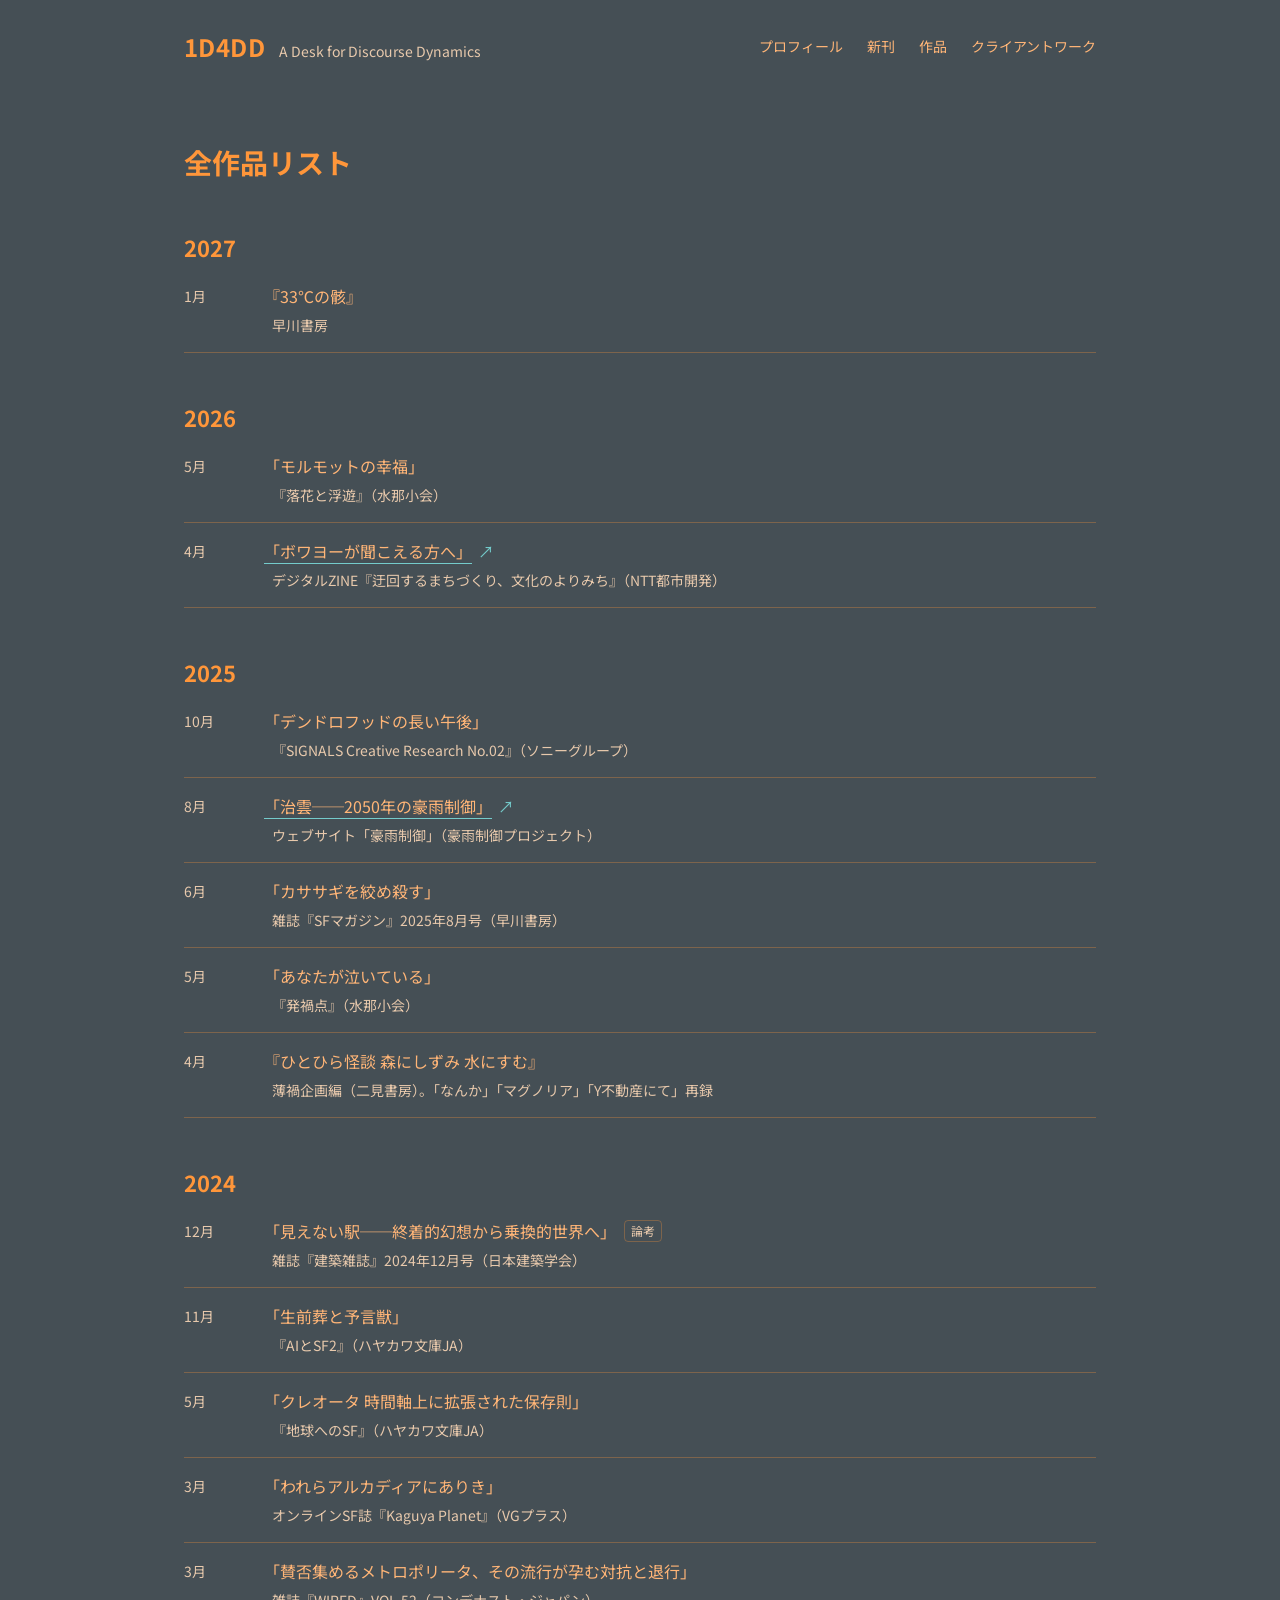
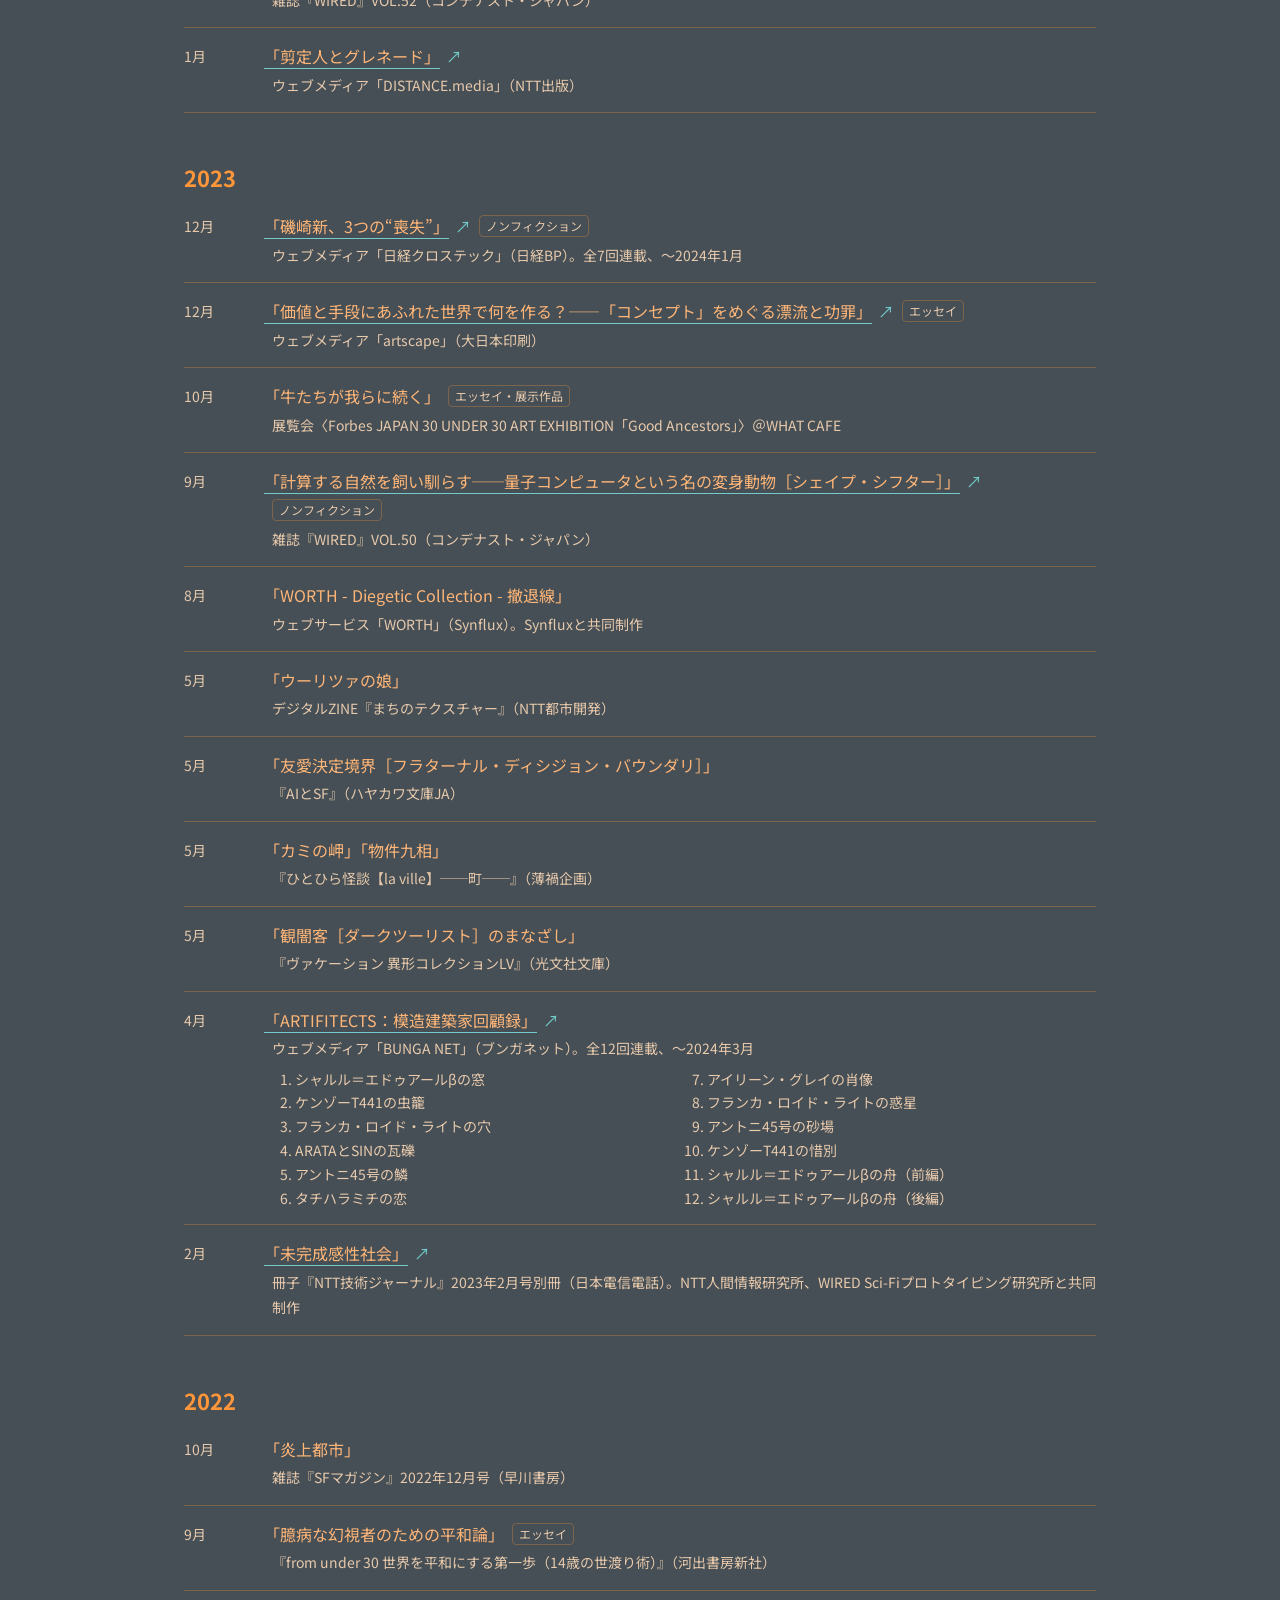
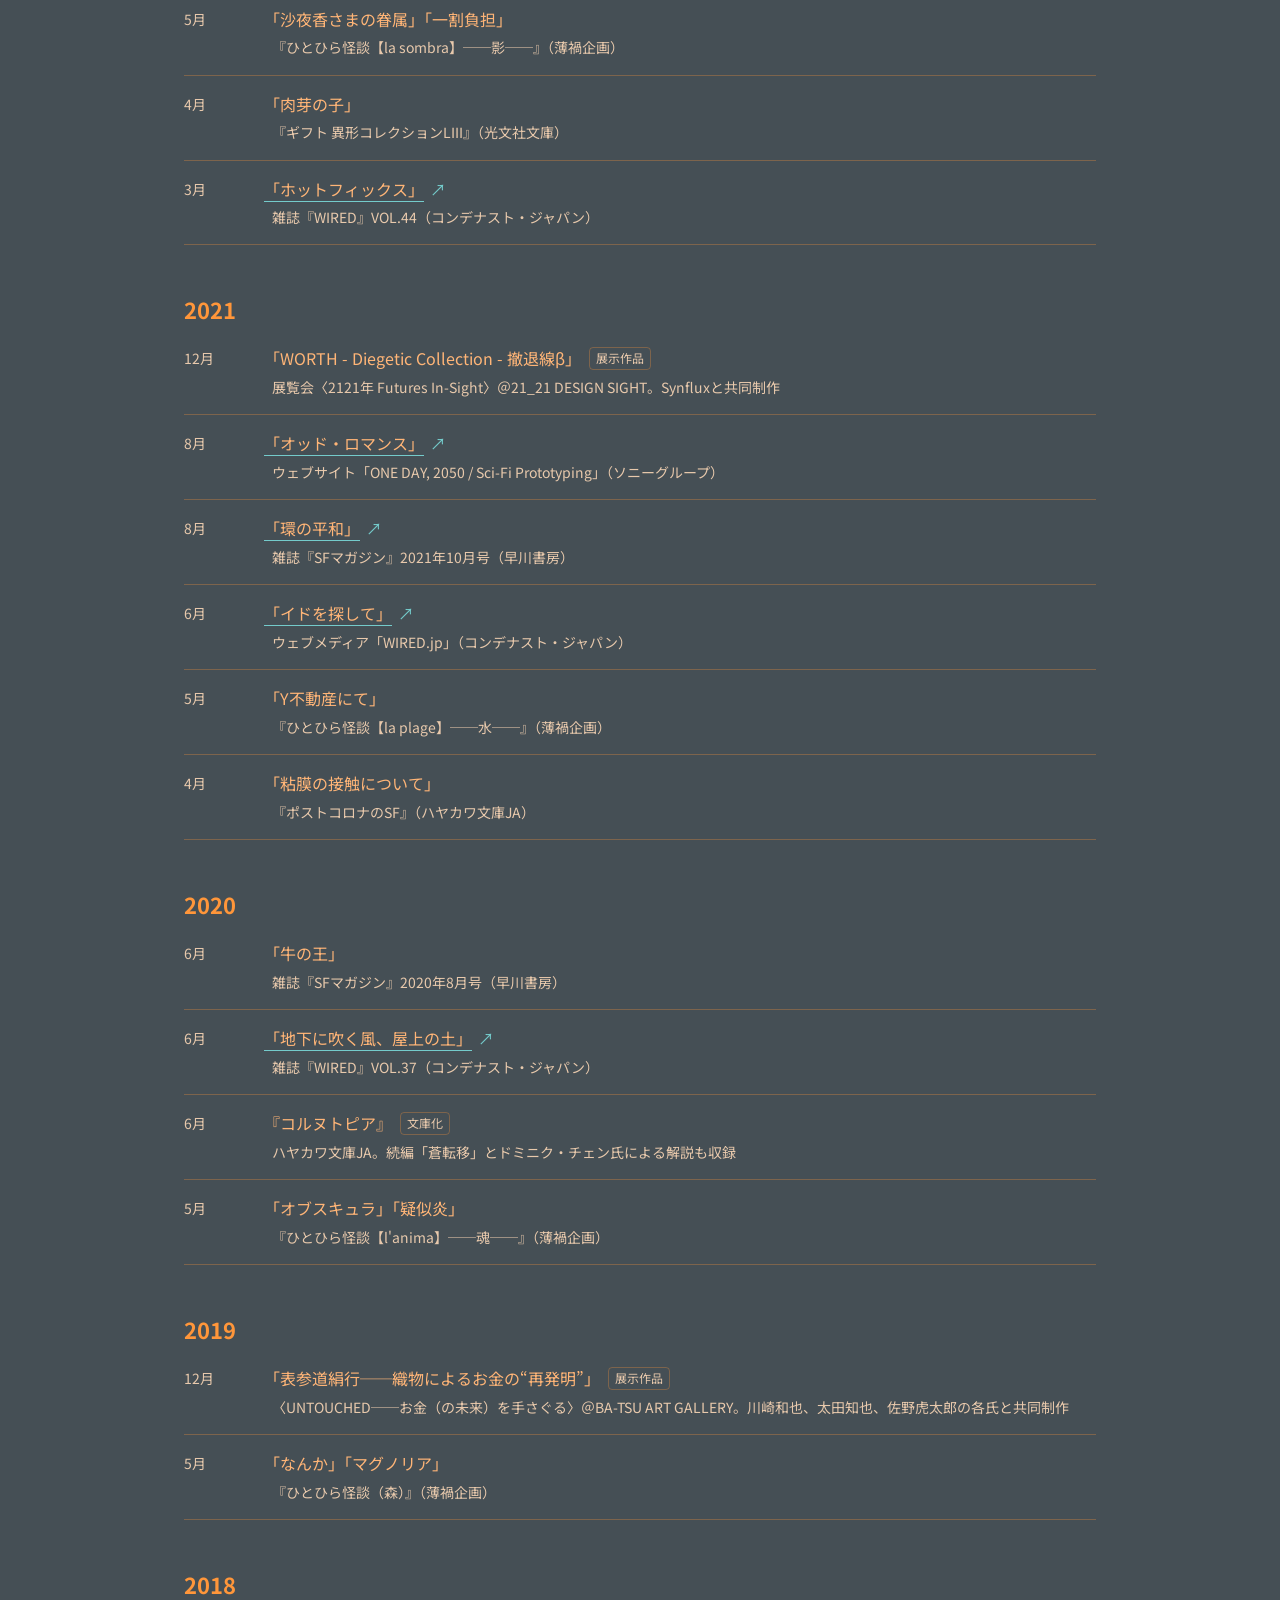
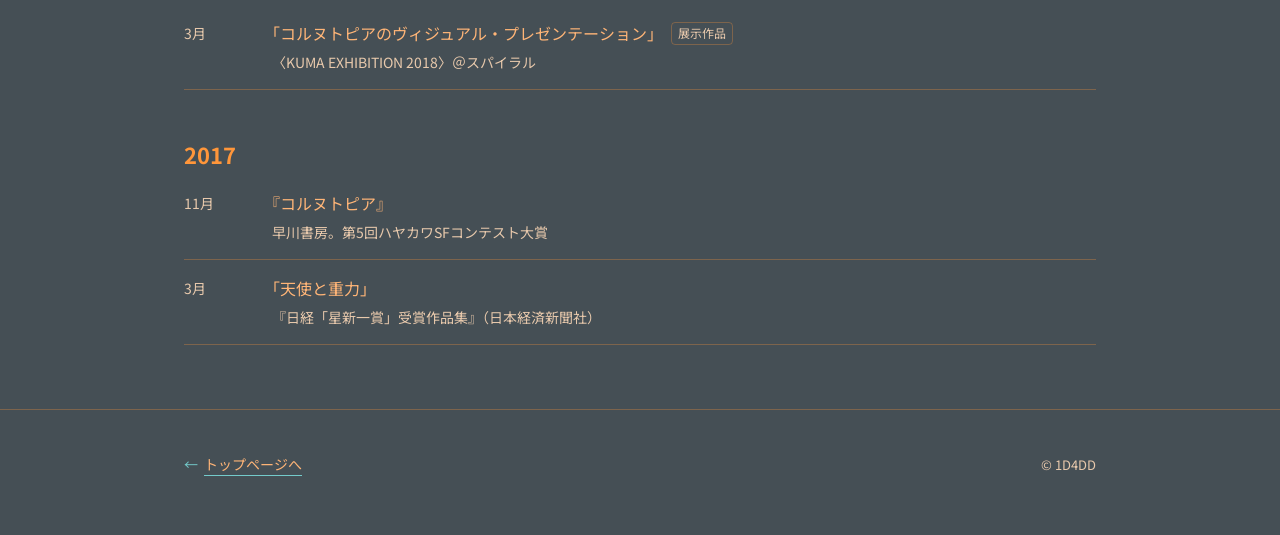
==== works/index.html @ 6096654d "Add files via upload" ====
<!doctype html>
<html lang="ja">
<head>
<meta charset="utf-8">
<meta name="viewport" content="width=device-width, initial-scale=1">
<title>全作品リスト｜1D4DD</title>
<meta name="description" content="作家・津久井五月の全作品リスト。小説、ノンフィクション、エッセイ、展示作品などを新しい順に掲載しています。">
<link rel="canonical" href="https://1d4dd.com/works/">
<meta property="og:type" content="website">
<meta property="og:site_name" content="1D4DD">
<meta property="og:title" content="全作品リスト｜1D4DD">
<meta property="og:description" content="作家・津久井五月の全作品リスト。小説、ノンフィクション、エッセイ、展示作品などを新しい順に掲載しています。">
<meta property="og:url" content="https://1d4dd.com/works/">
<meta property="og:locale" content="ja_JP">
<meta name="twitter:card" content="summary">
<link rel="icon" href="/assets/favicon.svg" type="image/svg+xml">
<link rel="preconnect" href="https://fonts.googleapis.com">
<link rel="preconnect" href="https://fonts.gstatic.com" crossorigin>
<link href="https://fonts.googleapis.com/css2?family=Noto+Sans+JP:wght@400;700&display=swap" rel="stylesheet">
<link rel="stylesheet" href="/assets/style.css">
</head>
<body>

<!-- ===== ヘッダー（index.html と共通。ナビのリンク先だけトップページの各欄を指す） ===== -->
<header class="container site-header" id="top">
  <div class="brand">
    <a class="brand__logo" href="/" aria-label="1D4DD（ホーム）">1D4DD</a>
    <span class="brand__name">A Desk for Discourse Dynamics</span>
  </div>
  <nav class="site-nav" aria-label="サイト内">
    <a href="/#about">プロフィール</a>
    <a href="/#novel">新刊</a>
    <a href="/#works">作品</a>
    <a href="/#client">クライアントワーク</a>
  </nav>
</header>

<!-- ===== 全作品リスト（年ごと・新しい順。年の中も新しい月が上） ===== -->
<main class="container works-main">
  <h1 class="page-title">全作品リスト</h1>

    <section>
      <h2 class="year">2027</h2>
      <ul class="rows rows--month">
        <li class="row"><span class="row__date">1月</span><div class="row__body"><p>『33℃の骸』</p><p class="row__meta">早川書房</p></div></li>
      </ul>
    </section>

    <section>
      <h2 class="year">2026</h2>
      <ul class="rows rows--month">
        <li class="row"><span class="row__date">5月</span><div class="row__body"><p>「モルモットの幸福」</p><p class="row__meta">『落花と浮遊』（水那小会）</p></div></li>
        <li class="row"><span class="row__date">4月</span><div class="row__body"><p><a href="https://note.com/uddesign/n/nb5e8905b2b1c" target="_blank" rel="noopener"><span class="ul">「ボワヨーが聞こえる方へ」</span><span class="ar" aria-hidden="true">↗</span></a></p><p class="row__meta">デジタルZINE『迂回するまちづくり、文化のよりみち』（NTT都市開発）</p></div></li>
      </ul>
    </section>

    <section>
      <h2 class="year">2025</h2>
      <ul class="rows rows--month">
        <li class="row"><span class="row__date">10月</span><div class="row__body"><p>「デンドロフッドの長い午後」</p><p class="row__meta">『SIGNALS Creative Research No.02』（ソニーグループ）</p></div></li>
        <li class="row"><span class="row__date">8月</span><div class="row__body"><p><a href="https://rain-c.dpri.kyoto-u.ac.jp/expo2025/" target="_blank" rel="noopener"><span class="ul">「治雲──2050年の豪雨制御」</span><span class="ar" aria-hidden="true">↗</span></a></p><p class="row__meta">ウェブサイト「豪雨制御」（豪雨制御プロジェクト）</p></div></li>
        <li class="row"><span class="row__date">6月</span><div class="row__body"><p>「カササギを絞め殺す」</p><p class="row__meta">雑誌『SFマガジン』2025年8月号（早川書房）</p></div></li>
        <li class="row"><span class="row__date">5月</span><div class="row__body"><p>「あなたが泣いている」</p><p class="row__meta">『発禍点』（水那小会）</p></div></li>
        <li class="row"><span class="row__date">4月</span><div class="row__body"><p>『ひとひら怪談 森にしずみ 水にすむ』</p><p class="row__meta">薄禍企画編（二見書房）。「なんか」「マグノリア」「Y不動産にて」再録</p></div></li>
      </ul>
    </section>

    <section>
      <h2 class="year">2024</h2>
      <ul class="rows rows--month">
        <li class="row"><span class="row__date">12月</span><div class="row__body"><p>「見えない駅──終着的幻想から乗換的世界へ」<span class="tag">論考</span></p><p class="row__meta">雑誌『建築雑誌』2024年12月号（日本建築学会）</p></div></li>
        <li class="row"><span class="row__date">11月</span><div class="row__body"><p>「生前葬と予言獣」</p><p class="row__meta">『AIとSF2』（ハヤカワ文庫JA）</p></div></li>
        <li class="row"><span class="row__date">5月</span><div class="row__body"><p>「クレオータ 時間軸上に拡張された保存則」</p><p class="row__meta">『地球へのSF』（ハヤカワ文庫JA）</p></div></li>
        <li class="row"><span class="row__date">3月</span><div class="row__body"><p>「われらアルカディアにありき」</p><p class="row__meta">オンラインSF誌『Kaguya Planet』（VGプラス）</p></div></li>
        <li class="row"><span class="row__date">3月</span><div class="row__body"><p>「賛否集めるメトロポリータ、その流行が孕む対抗と退行」</p><p class="row__meta">雑誌『WIRED』VOL.52（コンデナスト・ジャパン）</p></div></li>
        <li class="row"><span class="row__date">1月</span><div class="row__body"><p><a href="https://distance.media/article/20240122000122/" target="_blank" rel="noopener"><span class="ul">「剪定人とグレネード」</span><span class="ar" aria-hidden="true">↗</span></a></p><p class="row__meta">ウェブメディア「DISTANCE.media」（NTT出版）</p></div></li>
      </ul>
    </section>

    <section>
      <h2 class="year">2023</h2>
      <ul class="rows rows--month">
        <li class="row"><span class="row__date">12月</span><div class="row__body"><p><a href="https://xtech.nikkei.com/atcl/nxt/column/18/02694/" target="_blank" rel="noopener"><span class="ul">「磯崎新、3つの“喪失”」</span><span class="ar" aria-hidden="true">↗</span></a><span class="tag">ノンフィクション</span></p><p class="row__meta">ウェブメディア「日経クロステック」（日経BP）。全7回連載、〜2024年1月</p></div></li>
        <li class="row"><span class="row__date">12月</span><div class="row__body"><p><a href="https://artscape.jp/focus/10188957_1635.html" target="_blank" rel="noopener"><span class="ul">「価値と手段にあふれた世界で何を作る？――「コンセプト」をめぐる漂流と功罪」</span><span class="ar" aria-hidden="true">↗</span></a><span class="tag">エッセイ</span></p><p class="row__meta">ウェブメディア「artscape」（大日本印刷）</p></div></li>
        <li class="row"><span class="row__date">10月</span><div class="row__body"><p>「牛たちが我らに続く」<span class="tag">エッセイ・展示作品</span></p><p class="row__meta">展覧会〈Forbes JAPAN 30 UNDER 30 ART EXHIBITION「Good Ancestors」〉＠WHAT CAFE</p></div></li>
        <li class="row"><span class="row__date">9月</span><div class="row__body"><p><a href="https://wired.jp/article/quantum-computers-the-shape-shifting-animals-itsuki-tsukui/" target="_blank" rel="noopener"><span class="ul">「計算する自然を飼い馴らす──量子コンピュータという名の変身動物［シェイプ・シフター］」</span><span class="ar" aria-hidden="true">↗</span></a><span class="tag">ノンフィクション</span></p><p class="row__meta">雑誌『WIRED』VOL.50（コンデナスト・ジャパン）</p></div></li>
        <li class="row"><span class="row__date">8月</span><div class="row__body"><p>「WORTH - Diegetic Collection - 撤退線」</p><p class="row__meta">ウェブサービス「WORTH」（Synflux）。Synfluxと共同制作</p></div></li>
        <li class="row"><span class="row__date">5月</span><div class="row__body"><p>「ウーリツァの娘」</p><p class="row__meta">デジタルZINE『まちのテクスチャー』（NTT都市開発）</p></div></li>
        <li class="row"><span class="row__date">5月</span><div class="row__body"><p>「友愛決定境界［フラターナル・ディシジョン・バウンダリ］」</p><p class="row__meta">『AIとSF』（ハヤカワ文庫JA）</p></div></li>
        <li class="row"><span class="row__date">5月</span><div class="row__body"><p>「カミの岬」「物件九相」</p><p class="row__meta">『ひとひら怪談【la ville】──町──』（薄禍企画）</p></div></li>
        <li class="row"><span class="row__date">5月</span><div class="row__body"><p>「観闇客［ダークツーリスト］のまなざし」</p><p class="row__meta">『ヴァケーション 異形コレクションLV』（光文社文庫）</p></div></li>
        <li class="row"><span class="row__date">4月</span><div class="row__body"><p><a href="https://bunganet.tokyo/category/rensai/rensai-artifitects/" target="_blank" rel="noopener"><span class="ul">「ARTIFITECTS：模造建築家回顧録」</span><span class="ar" aria-hidden="true">↗</span></a></p><p class="row__meta">ウェブメディア「BUNGA NET」（ブンガネット）。全12回連載、〜2024年3月</p>
          <ol class="episodes"><li>シャルル＝エドゥアールβの窓</li><li>ケンゾーT441の虫籠</li><li>フランカ・ロイド・ライトの穴</li><li>ARATAとSINの瓦礫</li><li>アントニ45号の鱗</li><li>タチハラミチの恋</li><li>アイリーン・グレイの肖像</li><li>フランカ・ロイド・ライトの惑星</li><li>アントニ45号の砂場</li><li>ケンゾーT441の惜別</li><li>シャルル＝エドゥアールβの舟（前編）</li><li>シャルル＝エドゥアールβの舟（後編）</li></ol>
        </div></li>
        <li class="row"><span class="row__date">2月</span><div class="row__body"><p><a href="https://www.rd.ntt/dtc/sf_prototyping/novel_comm.html" target="_blank" rel="noopener"><span class="ul">「未完成感性社会」</span><span class="ar" aria-hidden="true">↗</span></a></p><p class="row__meta">冊子『NTT技術ジャーナル』2023年2月号別冊（日本電信電話）。NTT人間情報研究所、WIRED Sci-Fiプロトタイピング研究所と共同制作</p></div></li>
      </ul>
    </section>

    <section>
      <h2 class="year">2022</h2>
      <ul class="rows rows--month">
        <li class="row"><span class="row__date">10月</span><div class="row__body"><p>「炎上都市」</p><p class="row__meta">雑誌『SFマガジン』2022年12月号（早川書房）</p></div></li>
        <li class="row"><span class="row__date">9月</span><div class="row__body"><p>「臆病な幻視者のための平和論」<span class="tag">エッセイ</span></p><p class="row__meta">『from under 30 世界を平和にする第一歩（14歳の世渡り術）』（河出書房新社）</p></div></li>
        <li class="row"><span class="row__date">5月</span><div class="row__body"><p>「沙夜香さまの眷属」「一割負担」</p><p class="row__meta">『ひとひら怪談【la sombra】──影──』（薄禍企画）</p></div></li>
        <li class="row"><span class="row__date">4月</span><div class="row__body"><p>「肉芽の子」</p><p class="row__meta">『ギフト 異形コレクションLIII』（光文社文庫）</p></div></li>
        <li class="row"><span class="row__date">3月</span><div class="row__body"><p><a href="https://wired.jp/article/hotfix/" target="_blank" rel="noopener"><span class="ul">「ホットフィックス」</span><span class="ar" aria-hidden="true">↗</span></a></p><p class="row__meta">雑誌『WIRED』VOL.44（コンデナスト・ジャパン）</p></div></li>
      </ul>
    </section>

    <section>
      <h2 class="year">2021</h2>
      <ul class="rows rows--month">
        <li class="row"><span class="row__date">12月</span><div class="row__body"><p>「WORTH - Diegetic Collection - 撤退線β」<span class="tag">展示作品</span></p><p class="row__meta">展覧会〈2121年 Futures In-Sight〉＠21_21 DESIGN SIGHT。Synfluxと共同制作</p></div></li>
        <li class="row"><span class="row__date">8月</span><div class="row__body"><p><a href="https://www.sony.com/ja/SonyInfo/design/oneday2050/sense/" target="_blank" rel="noopener"><span class="ul">「オッド・ロマンス」</span><span class="ar" aria-hidden="true">↗</span></a></p><p class="row__meta">ウェブサイト「ONE DAY, 2050 / Sci-Fi Prototyping」（ソニーグループ）</p></div></li>
        <li class="row"><span class="row__date">8月</span><div class="row__body"><p><a href="https://moonshot-harmony.jp/book/?type=book01" target="_blank" rel="noopener"><span class="ul">「環の平和」</span><span class="ar" aria-hidden="true">↗</span></a></p><p class="row__meta">雑誌『SFマガジン』2021年10月号（早川書房）</p></div></li>
        <li class="row"><span class="row__date">6月</span><div class="row__body"><p><a href="https://wired.jp/2021/06/07/sci-fi-prototyping-cyber-agent-itsuki-tsukui/" target="_blank" rel="noopener"><span class="ul">「イドを探して」</span><span class="ar" aria-hidden="true">↗</span></a></p><p class="row__meta">ウェブメディア「WIRED.jp」（コンデナスト・ジャパン）</p></div></li>
        <li class="row"><span class="row__date">5月</span><div class="row__body"><p>「Y不動産にて」</p><p class="row__meta">『ひとひら怪談【la plage】──水──』（薄禍企画）</p></div></li>
        <li class="row"><span class="row__date">4月</span><div class="row__body"><p>「粘膜の接触について」</p><p class="row__meta">『ポストコロナのSF』（ハヤカワ文庫JA）</p></div></li>
      </ul>
    </section>

    <section>
      <h2 class="year">2020</h2>
      <ul class="rows rows--month">
        <li class="row"><span class="row__date">6月</span><div class="row__body"><p>「牛の王」</p><p class="row__meta">雑誌『SFマガジン』2020年8月号（早川書房）</p></div></li>
        <li class="row"><span class="row__date">6月</span><div class="row__body"><p><a href="https://wired.jp/2020/11/24/itsuki-tsukui-underground-wind-rooftops-soil/" target="_blank" rel="noopener"><span class="ul">「地下に吹く風、屋上の土」</span><span class="ar" aria-hidden="true">↗</span></a></p><p class="row__meta">雑誌『WIRED』VOL.37（コンデナスト・ジャパン）</p></div></li>
        <li class="row"><span class="row__date">6月</span><div class="row__body"><p>『コルヌトピア』<span class="tag">文庫化</span></p><p class="row__meta">ハヤカワ文庫JA。続編「蒼転移」とドミニク・チェン氏による解説も収録</p></div></li>
        <li class="row"><span class="row__date">5月</span><div class="row__body"><p>「オブスキュラ」「疑似炎」</p><p class="row__meta">『ひとひら怪談【l'anima】──魂──』（薄禍企画）</p></div></li>
      </ul>
    </section>

    <section>
      <h2 class="year">2019</h2>
      <ul class="rows rows--month">
        <li class="row"><span class="row__date">12月</span><div class="row__body"><p>「表参道絹行──織物によるお金の“再発明”」<span class="tag">展示作品</span></p><p class="row__meta">〈UNTOUCHED──お金（の未来）を手さぐる〉＠BA-TSU ART GALLERY。川崎和也、太田知也、佐野虎太郎の各氏と共同制作</p></div></li>
        <li class="row"><span class="row__date">5月</span><div class="row__body"><p>「なんか」「マグノリア」</p><p class="row__meta">『ひとひら怪談（森）』（薄禍企画）</p></div></li>
      </ul>
    </section>

    <section>
      <h2 class="year">2018</h2>
      <ul class="rows rows--month">
        <li class="row"><span class="row__date">3月</span><div class="row__body"><p>「コルヌトピアのヴィジュアル・プレゼンテーション」<span class="tag">展示作品</span></p><p class="row__meta">〈KUMA EXHIBITION 2018〉＠スパイラル</p></div></li>
      </ul>
    </section>

    <section>
      <h2 class="year">2017</h2>
      <ul class="rows rows--month">
        <li class="row"><span class="row__date">11月</span><div class="row__body"><p>『コルヌトピア』</p><p class="row__meta">早川書房。第5回ハヤカワSFコンテスト大賞</p></div></li>
        <li class="row"><span class="row__date">3月</span><div class="row__body"><p>「天使と重力」</p><p class="row__meta">『日経「星新一賞」受賞作品集』（日本経済新聞社）</p></div></li>
      </ul>
    </section>

</main>

<!-- ===== フッター ===== -->
<footer class="site-footer">
  <div class="container">
    <a href="/"><span class="ar ar--before" aria-hidden="true">←</span><span class="ul">トップページへ</span></a>
    <p class="copyright">© 1D4DD</p>
  </div>
</footer>

</body>
</html>
---- assets/style.css ----
/* =========================================================
   1D4DD — 共通スタイル
   色・余白はここ（:root）でまとめて管理しています。
   ========================================================= */

:root {
  --bg: #454F55;        /* 背景（ブルーグレー） */
  --accent: #FF963A;    /* 基調色のオレンジ：ロゴ・見出し */
  --text: #FFB577;      /* 本文（読みやすさのため少し明るいオレンジ） */
  --sub: #E8C9AC;       /* 補足文字：日付・媒体名・タグなど */
  --line: rgba(255, 150, 58, 0.3); /* 区切り線 */
  --panel: #4E585E;     /* 書影の仮枠の背景 */
  --link: #74CBCB;      /* 差し色の水色：リンクの下線・矢印・ボタン枠 */

  --content: 960px;     /* ページ全体の最大幅 */
  --measure: 640px;     /* 文章ブロック（プロフィール・新刊・説明文）の最大幅 */
}

*, *::before, *::after { box-sizing: border-box; }

html { -webkit-text-size-adjust: 100%; }

body {
  margin: 0;
  background: var(--bg);
  color: var(--text);
  font-family: "Noto Sans JP", sans-serif;
  font-size: 16px;
  line-height: 1.8;
}

a { color: inherit; text-decoration: none; }
p, h1, h2, h3, ul, ol { margin: 0; }
ul.rows { list-style: none; padding: 0; }

.container {
  max-width: var(--content);
  margin: 0 auto;
  padding-left: 24px;
  padding-right: 24px;
}

.section { border-top: 1px solid var(--line); }

.stack { display: flex; flex-direction: column; }
.stack--8 { gap: 8px; }
.stack--24 { gap: 24px; }
.stack--40 { gap: 40px; }
.section > .container { padding-top: 64px; padding-bottom: 64px; }

/* ---------- リンクの装飾 ---------- */

.ul {
  text-decoration: underline;
  text-decoration-color: var(--link);
  text-decoration-thickness: 1px;
  text-underline-offset: 5px;
}
a:hover .ul, a.ul:hover { text-decoration-thickness: 2px; }

.ar { color: var(--link); display: inline-block; margin-left: 6px; }       /* ↗ や → */
.ar--before { margin-left: 0; margin-right: 6px; }                         /* ← */

/* ---------- ヘッダー ---------- */

.site-header {
  display: flex;
  flex-wrap: wrap;
  justify-content: space-between;
  align-items: center;
  gap: 12px 24px;
  padding-top: 24px;
}
.brand { display: flex; flex-wrap: wrap; align-items: baseline; gap: 2px 14px; }
.brand__logo {
  font-weight: 700;
  font-size: 24px;
  line-height: 1;
  color: var(--accent);
  letter-spacing: 0.02em;
  padding: 10px 0;
}
.brand__name { font-size: 14px; color: var(--sub); }

.site-nav { display: flex; flex-wrap: wrap; gap: 4px 24px; font-size: 14px; }
.site-nav a { padding: 10px 0; }
.site-nav a:hover {
  text-decoration: underline;
  text-decoration-color: var(--link);
  text-underline-offset: 5px;
}

/* ---------- 見出し ---------- */

.h-section { font-size: 28px; font-weight: 700; line-height: 1.5; color: var(--accent); }
.h-group {
  margin-bottom: 8px;
  font-size: 14px;
  font-weight: 700;
  color: var(--sub);
  letter-spacing: 0.08em;
}

/* ---------- プロフィール ---------- */

.profile { padding-top: 72px; padding-bottom: 56px; display: flex; flex-direction: column; gap: 12px; }
.profile__name { font-size: 22px; font-weight: 700; line-height: 1.5; color: var(--accent); }
.profile__name-en { font-size: 14px; font-weight: 400; color: var(--sub); }
.profile__text { max-width: var(--measure); }
.profile__contact { margin-top: 8px; font-size: 15px; color: var(--sub); }
.profile__contact span { color: var(--accent); }

/* ---------- 新刊 ---------- */

.newbook {
  display: flex;
  flex-wrap: wrap;
  align-items: flex-start;
  gap: 40px 56px;
  max-width: var(--measure);
}
.newbook__cover {
  flex: 0 0 240px;
  aspect-ratio: 3 / 4.3;
  border-radius: 4px;
  overflow: hidden;
}
.newbook__cover img { display: block; width: 100%; height: 100%; object-fit: cover; }
/* 書影がまだないときの仮枠（class に is-placeholder を付ける） */
.newbook__cover.is-placeholder {
  border: 2px dashed var(--accent);
  background: var(--panel);
  display: flex;
  align-items: center;
  justify-content: center;
  color: var(--sub);
  font-size: 15px;
  letter-spacing: 0.08em;
}
.newbook__body { flex: 1 1 280px; min-width: 0; display: flex; flex-direction: column; gap: 16px; }
.newbook__date { font-size: 14px; font-weight: 700; color: var(--accent); letter-spacing: 0.08em; }
.newbook__title { font-size: 40px; font-weight: 700; line-height: 1.3; color: var(--accent); }
.newbook__spec { display: flex; flex-direction: column; font-size: 15px; color: var(--sub); }
.newbook__buttons { display: flex; flex-wrap: wrap; gap: 12px; margin-top: 8px; }

.btn {
  display: inline-flex;
  align-items: center;
  min-height: 44px;
  padding: 0 20px;
  border: 1px solid var(--link);
  border-radius: 999px;
  color: var(--accent);
  font-size: 14px;
  font-weight: 700;
}
.btn:hover { background: rgba(116, 203, 203, 0.12); }
/* リンク先がまだないボタン（<span class="btn is-disabled">） */
.btn.is-disabled { opacity: 0.5; cursor: default; }
.btn.is-disabled:hover { background: none; }

/* ---------- 作品・クライアントワークの行 ---------- */

.lead { max-width: var(--measure); font-size: 15px; color: var(--sub); }

.row {
  display: flex;
  flex-wrap: wrap;
  gap: 2px 24px;
  padding: 14px 0;
  border-bottom: 1px solid var(--line);
}
.row__date { flex: 0 0 88px; padding-top: 2px; font-size: 14px; color: var(--sub); }
.rows--month .row__date { flex-basis: 56px; }   /* 全作品リスト（「4月」表記） */
.row__body { flex: 1 1 360px; min-width: 0; display: flex; flex-direction: column; gap: 2px; }
/* 媒体名・企業名：括弧の空き分（半文字）だけ右に寄せて、題名の頭と揃える */
.row__meta { padding-left: 8px; font-size: 14px; color: var(--sub); }

.tag {
  display: inline-block;
  margin-left: 8px;
  padding: 0 6px;
  border: 1px solid var(--line);
  border-radius: 4px;
  font-size: 12px;
  line-height: 1.7;
  color: var(--sub);
  vertical-align: 2px;
}

/* 連載のサブタイトル一覧（全作品リスト） */
.episodes {
  margin-top: 4px;
  padding-left: 2.2em;
  font-size: 14px;
  line-height: 1.7;
  color: var(--sub);
  columns: 2 240px;
  column-gap: 24px;
}

/* ---------- 全作品リスト ---------- */

.page-title { font-size: 28px; font-weight: 700; line-height: 1.5; color: var(--accent); }
.works-main { padding-top: 72px; padding-bottom: 64px; display: flex; flex-direction: column; gap: 48px; }
.year { font-size: 22px; font-weight: 700; line-height: 1.5; color: var(--accent); margin-bottom: 4px; }

/* ---------- フッター ---------- */

.site-footer { border-top: 1px solid var(--line); }
.site-footer .container {
  display: flex;
  flex-wrap: wrap;
  justify-content: space-between;
  align-items: center;
  gap: 12px 24px;
  padding-top: 32px;
  padding-bottom: 48px;
}
.site-footer a { font-size: 14px; padding: 10px 0; }
.copyright { font-size: 13px; color: var(--sub); }

/* ---------- スマホ（幅600px以下） ---------- */

@media (max-width: 600px) {
  .site-nav { display: none; }
  .newbook__cover { flex-basis: 100%; }
  .newbook__body { flex-basis: 100%; }
}
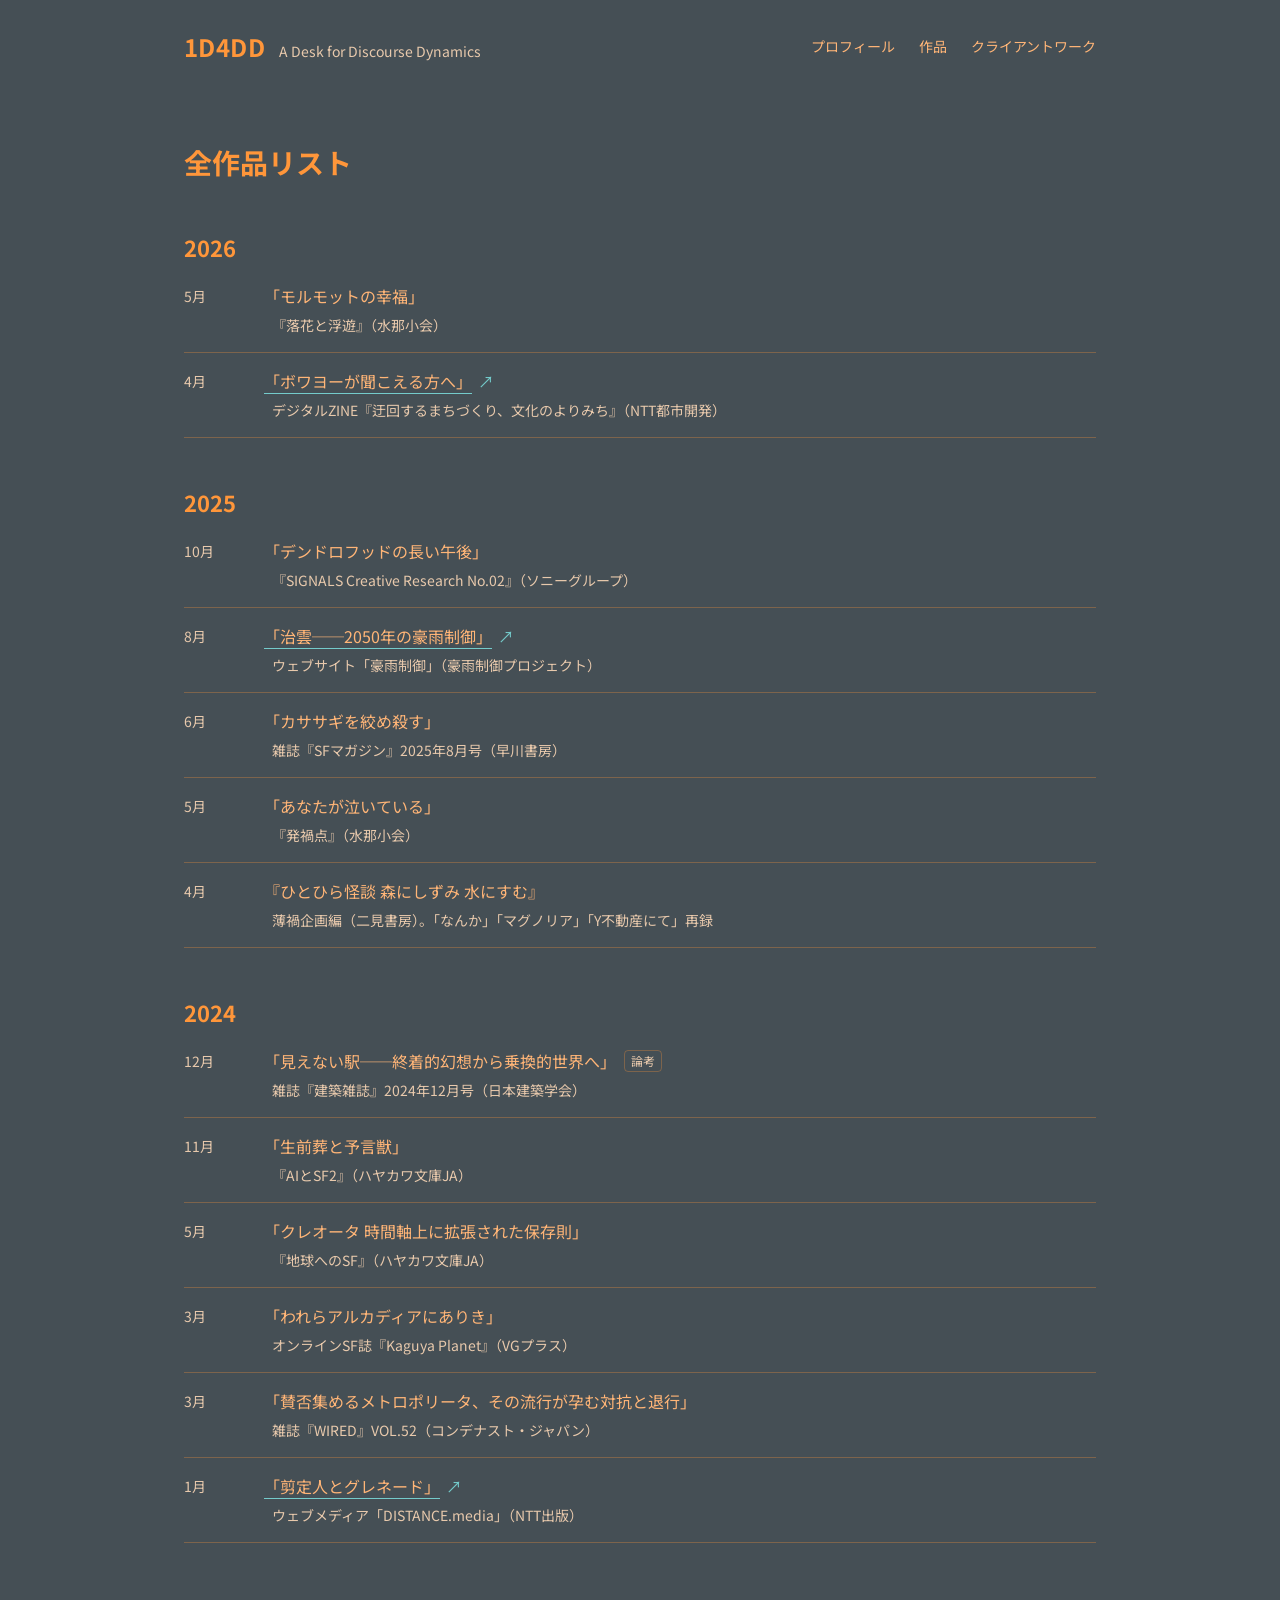
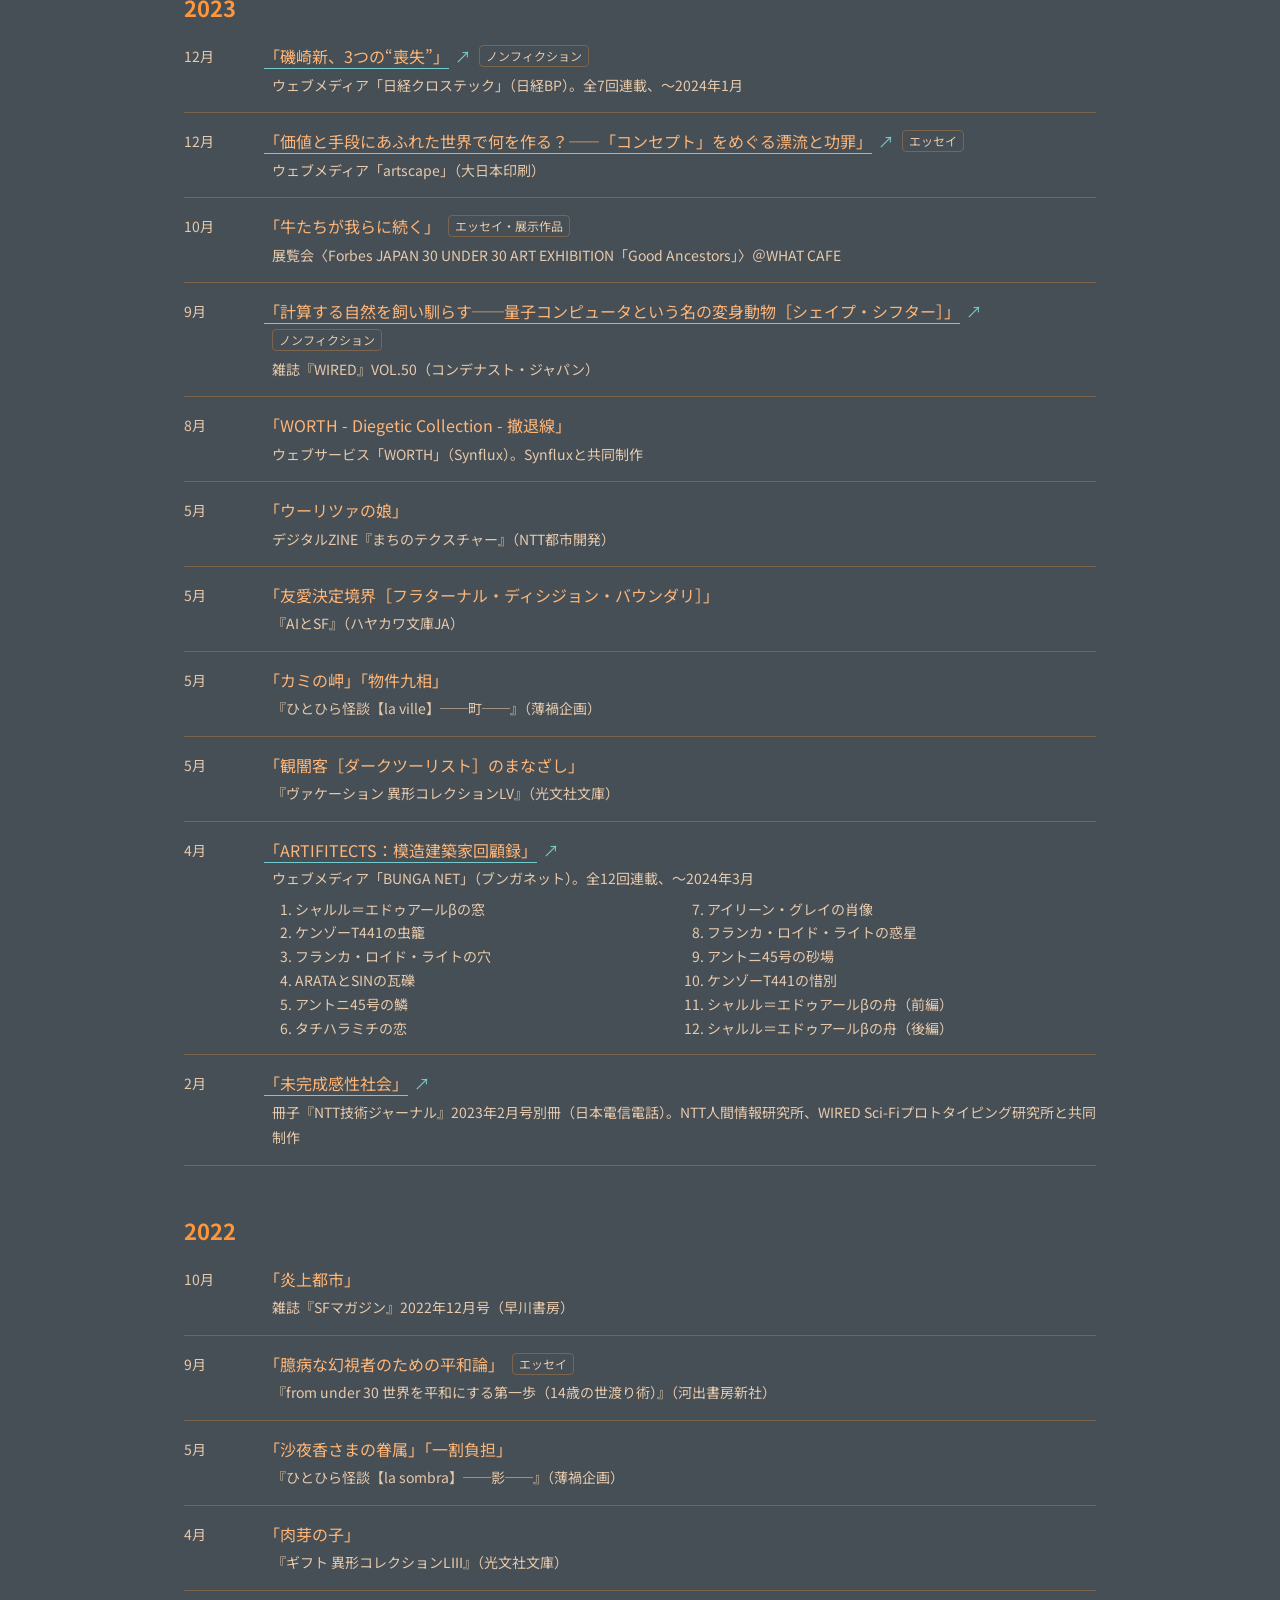
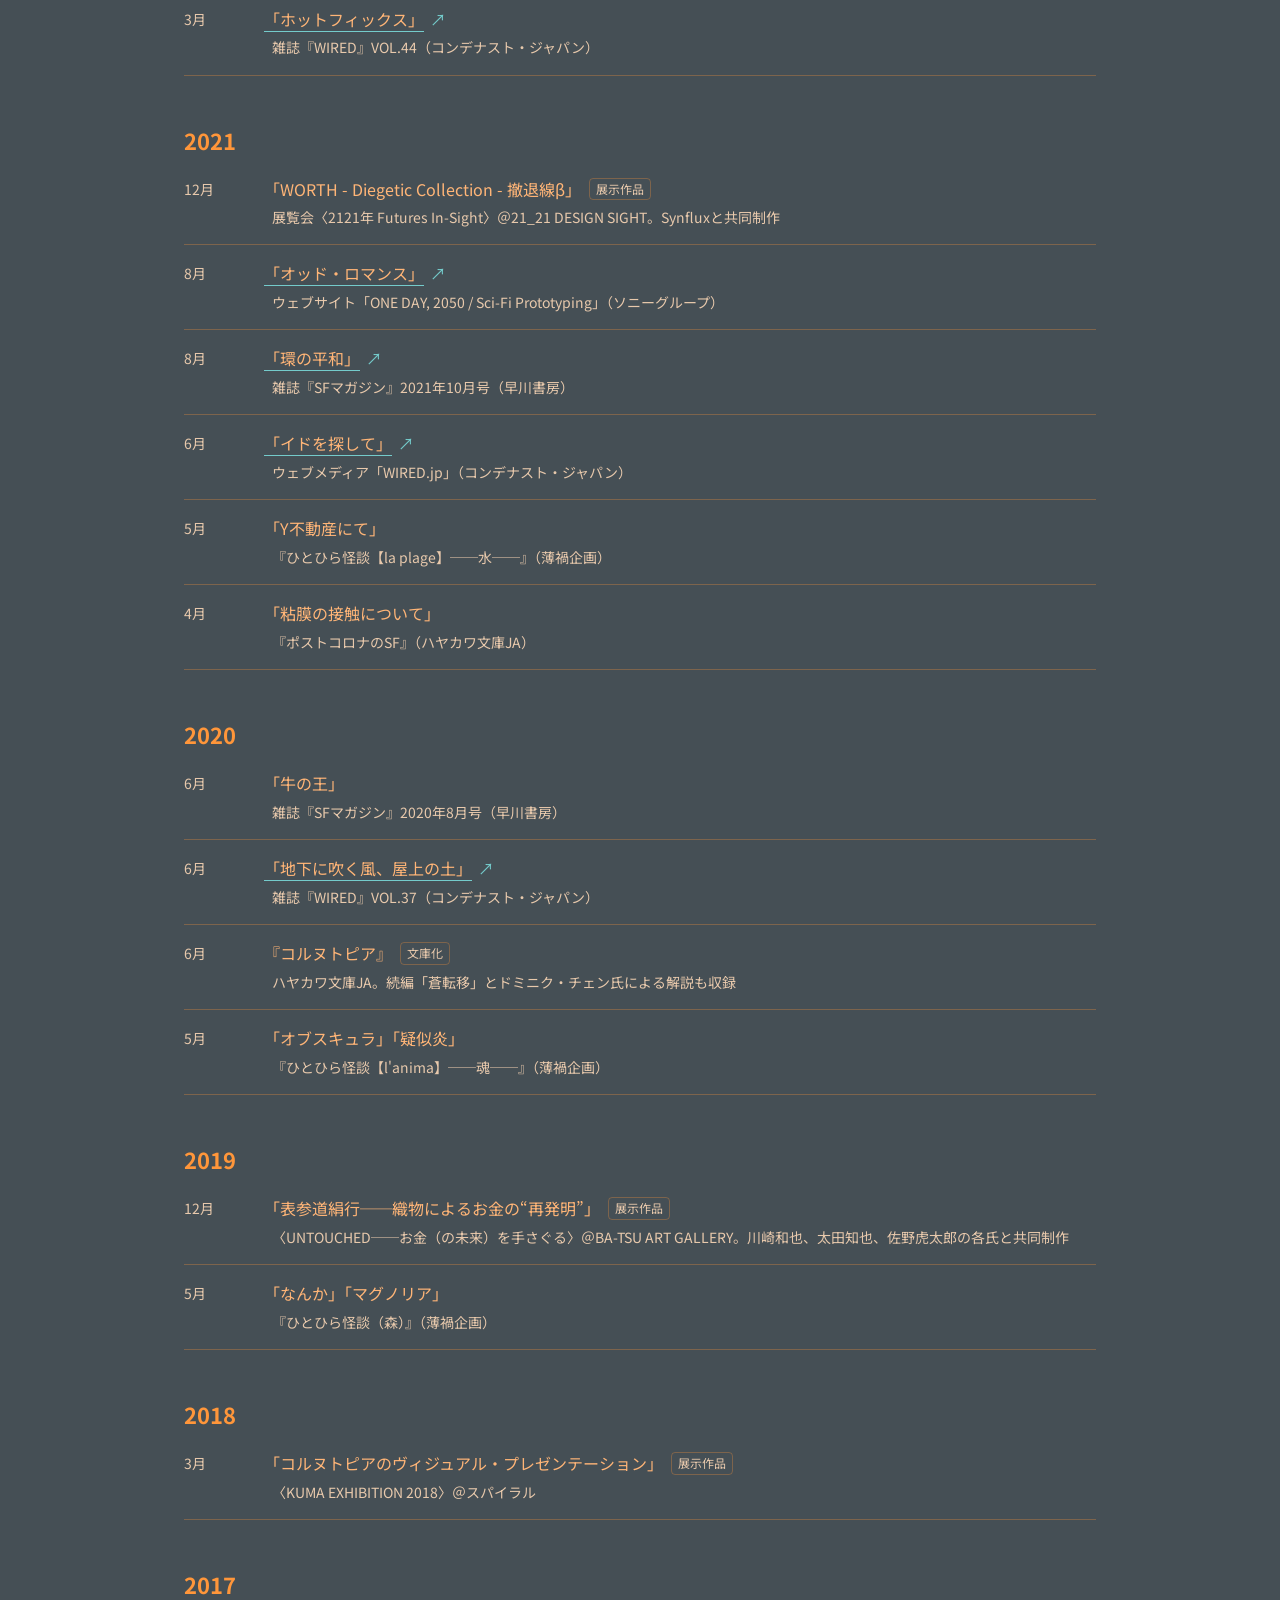
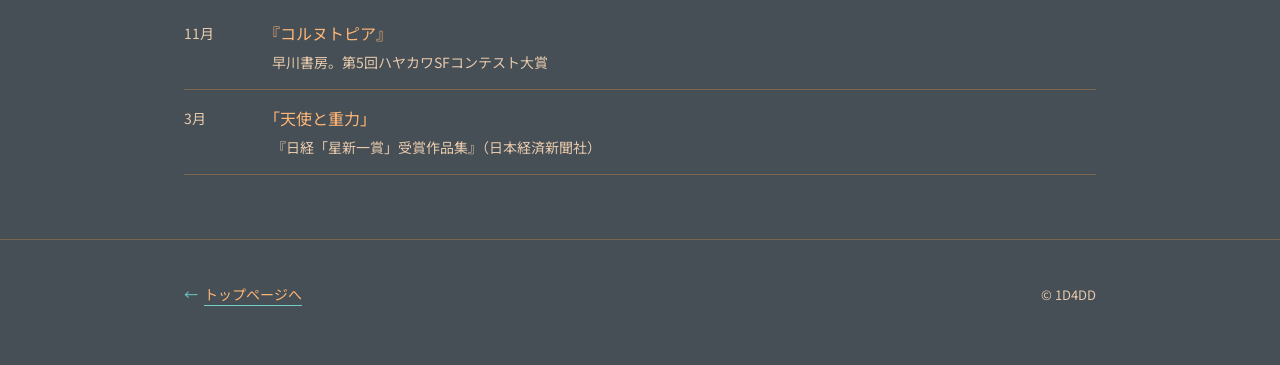
==== commit f3006aa9: "Remove 2027 works section and hide new publication link Removed the 2027 section and hid the '新刊' li" ====
--- a/works/index.html
+++ b/works/index.html
@@ -29,7 +29,7 @@
   </div>
   <nav class="site-nav" aria-label="サイト内">
     <a href="/#about">プロフィール</a>
-    <a href="/#novel">新刊</a>
+    <a href="/#novel" hidden>新刊</a>
     <a href="/#works">作品</a>
     <a href="/#client">クライアントワーク</a>
   </nav>
@@ -38,13 +38,6 @@
 <!-- ===== 全作品リスト（年ごと・新しい順。年の中も新しい月が上） ===== -->
 <main class="container works-main">
   <h1 class="page-title">全作品リスト</h1>
-
-    <section>
-      <h2 class="year">2027</h2>
-      <ul class="rows rows--month">
-        <li class="row"><span class="row__date">1月</span><div class="row__body"><p>『33℃の骸』</p><p class="row__meta">早川書房</p></div></li>
-      </ul>
-    </section>
 
     <section>
       <h2 class="year">2026</h2>
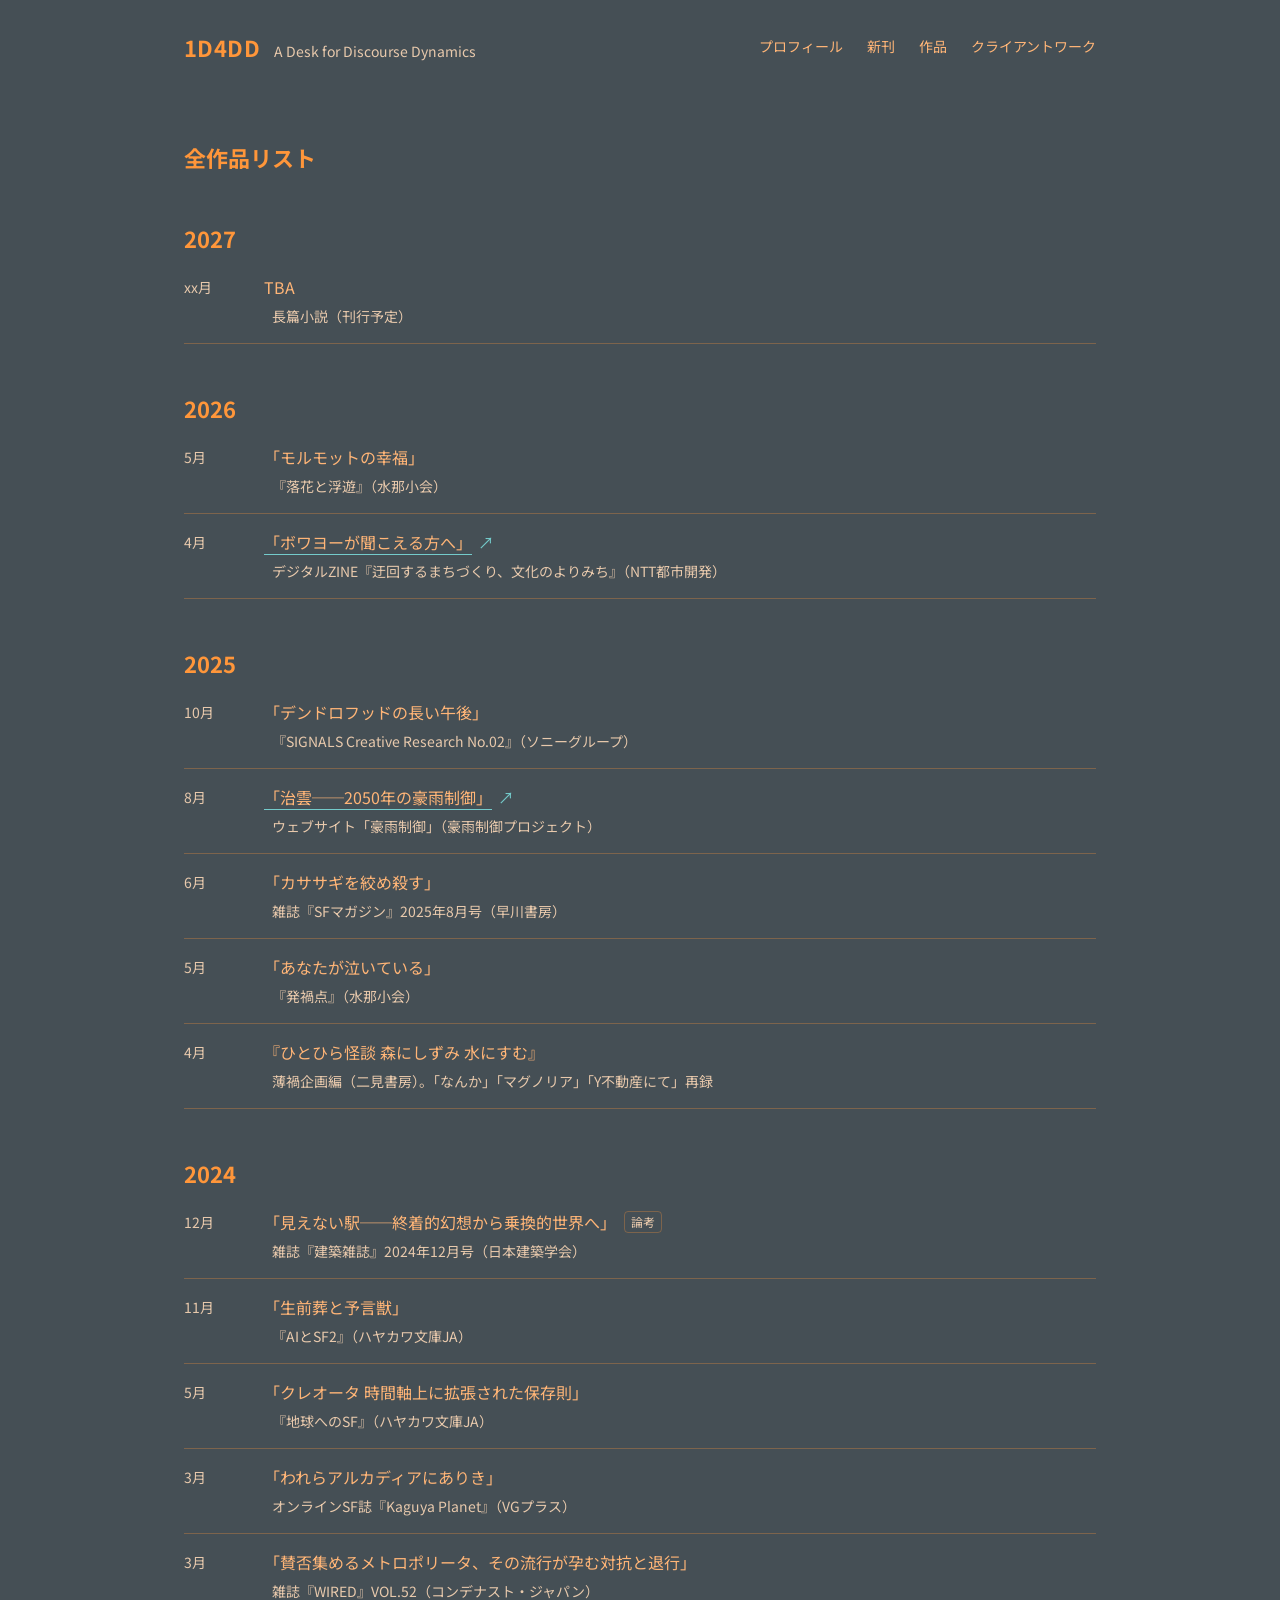
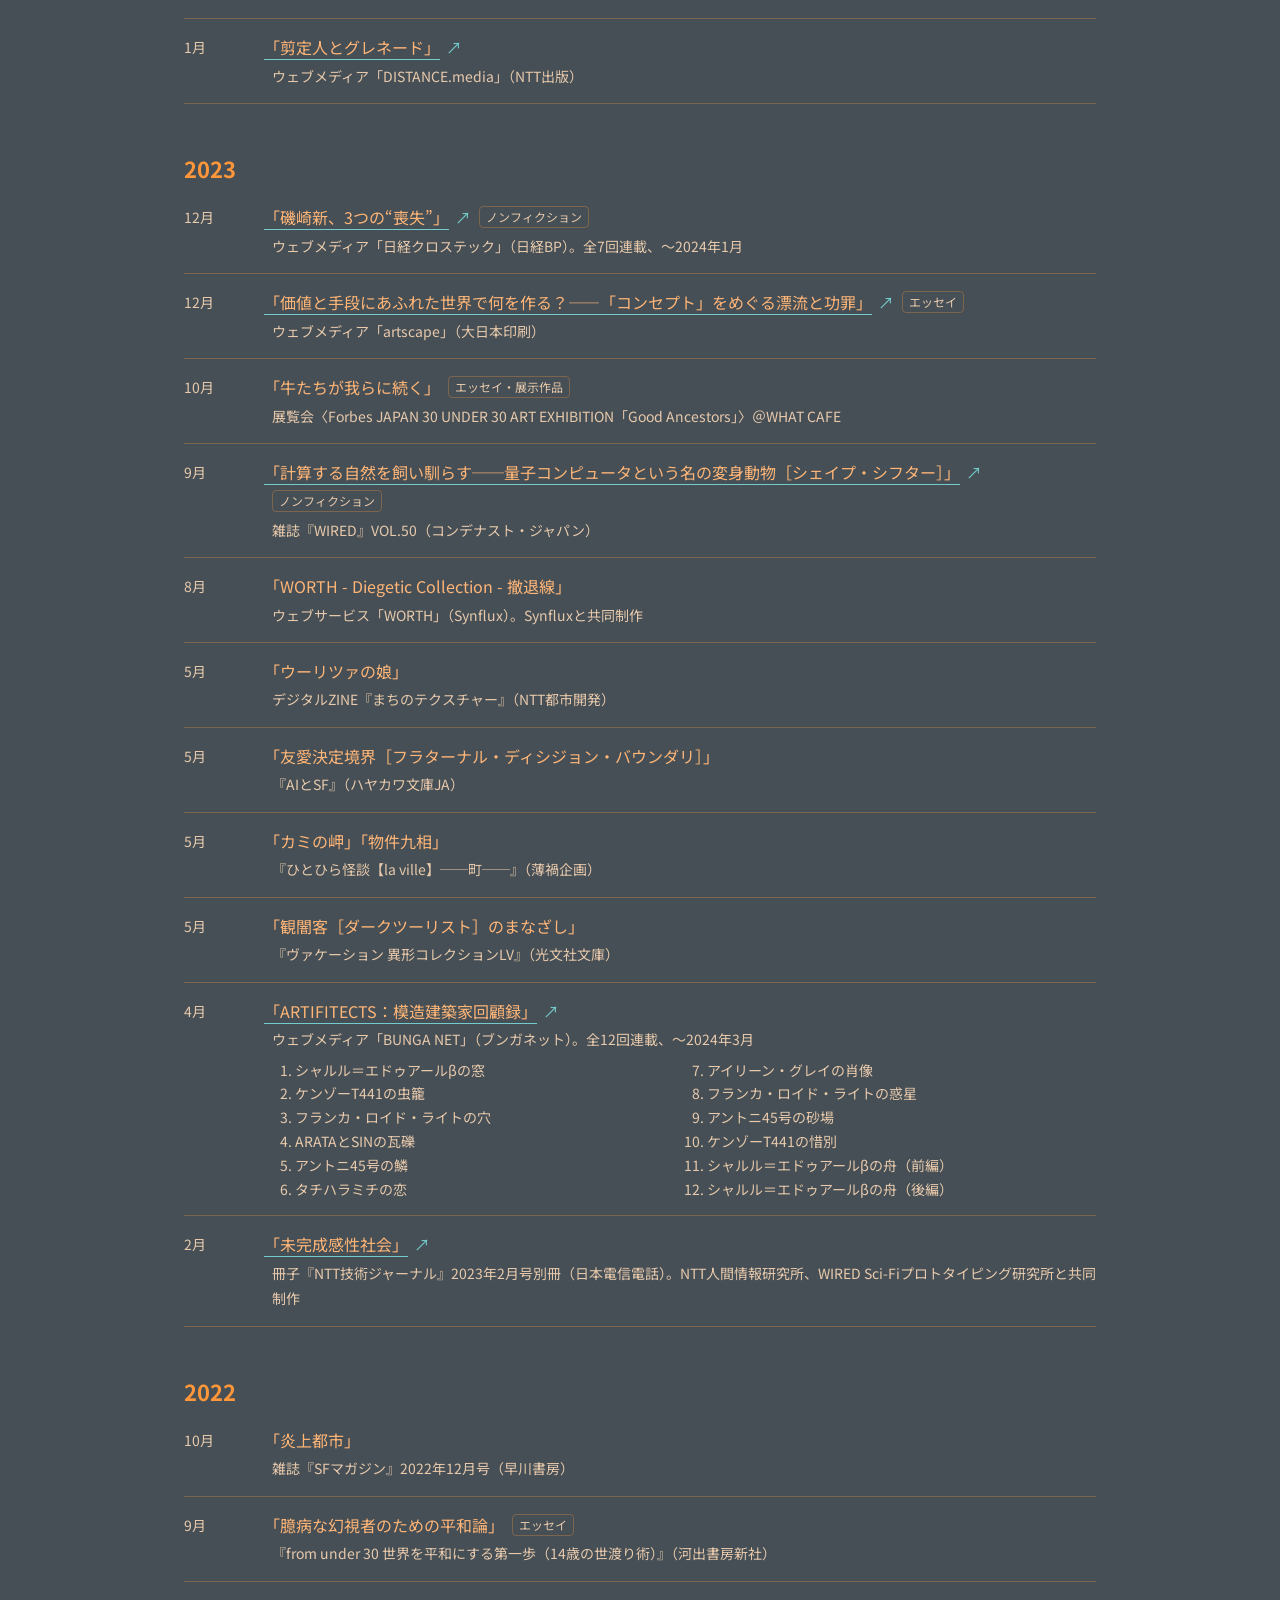
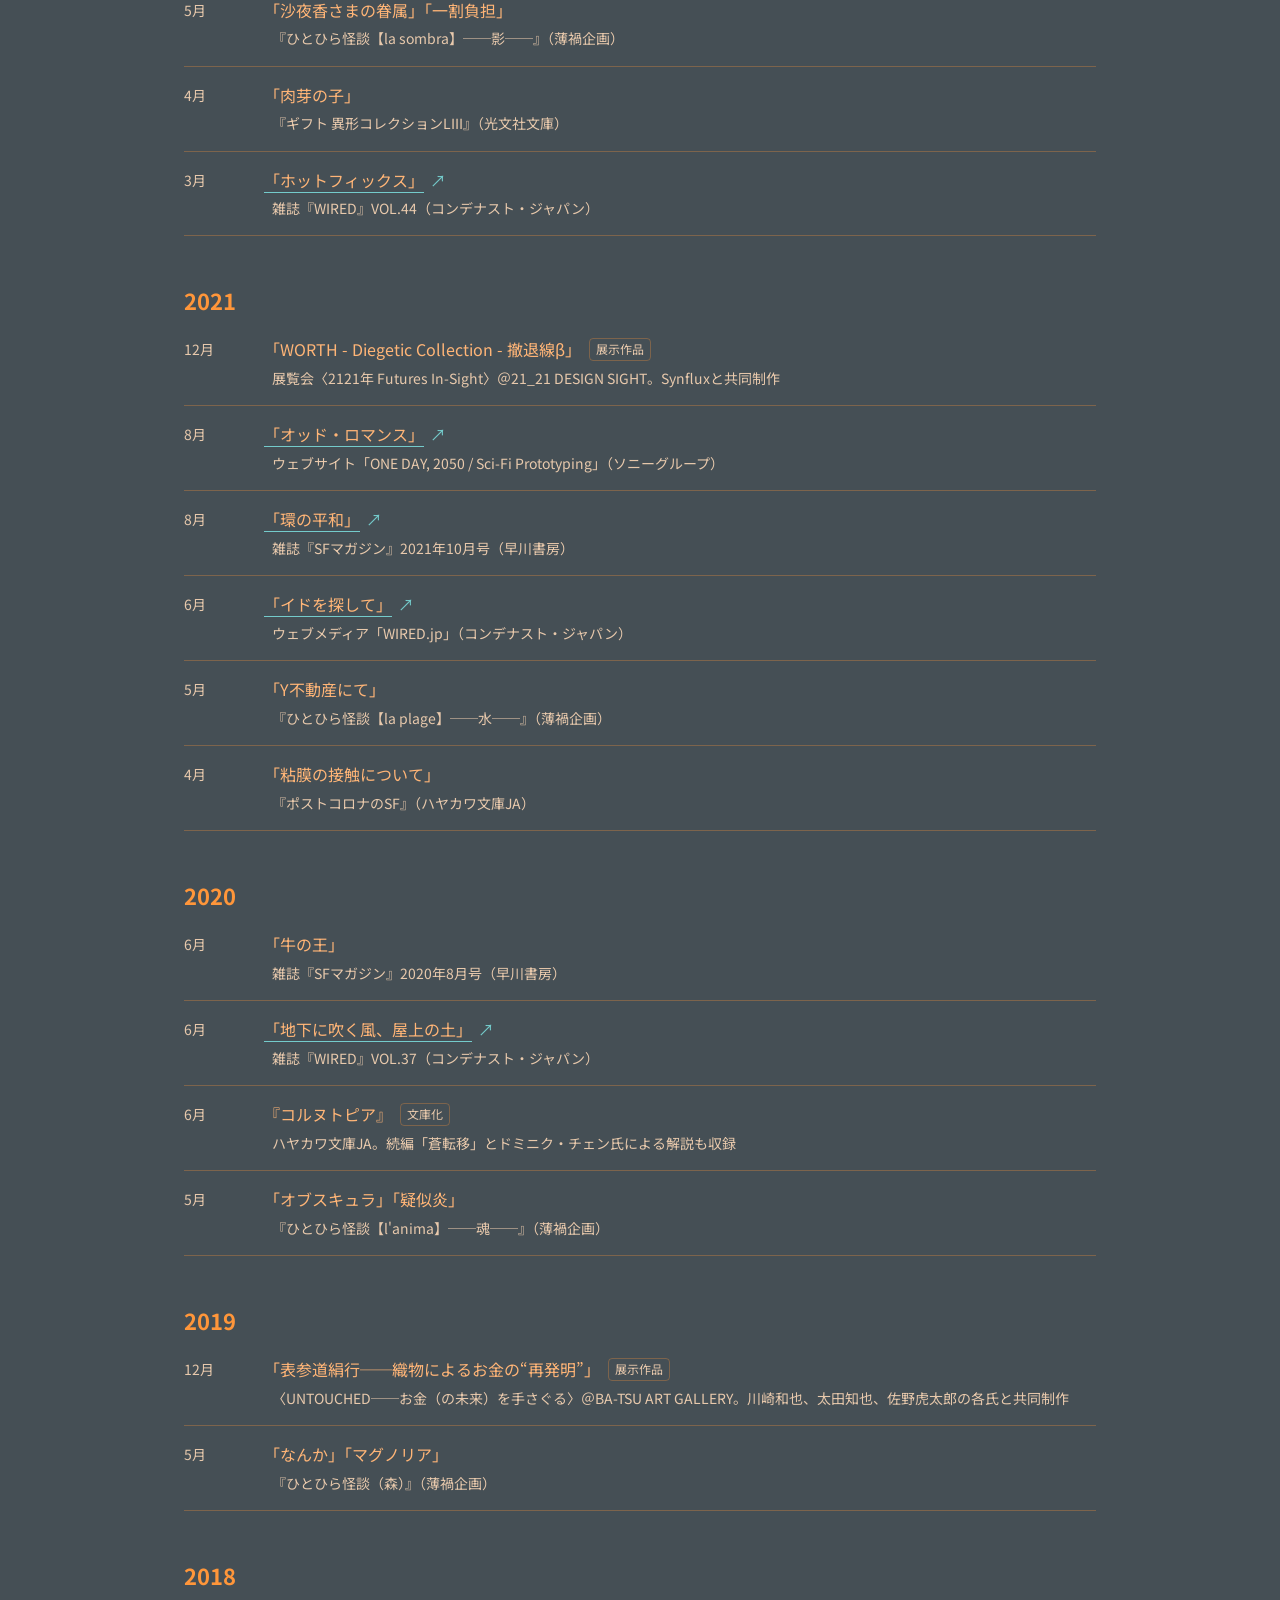
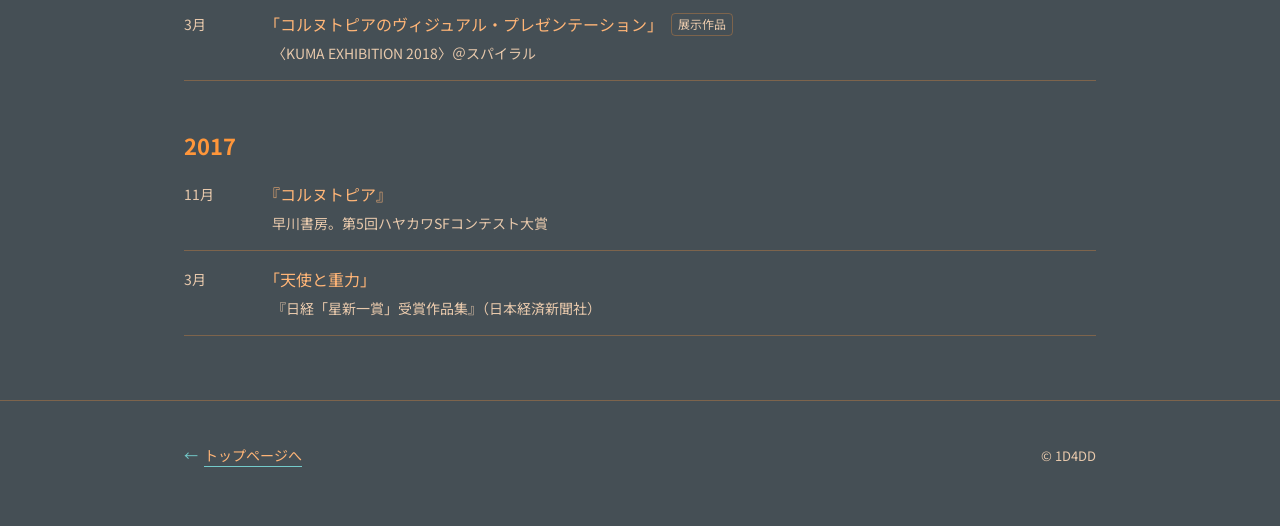
==== commit 31094f1c: "見出しを22pxに統一、主な作品の調整、新刊をTBAで表示、READMEに所有確認レコードを追記 Co-Authored-By: Claude Opus 5.5 <noreply@anthropic." ====
--- a/works/index.html
+++ b/works/index.html
@@ -12,8 +12,14 @@
 <meta property="og:description" content="作家・津久井五月の全作品リスト。小説、ノンフィクション、エッセイ、展示作品などを新しい順に掲載しています。">
 <meta property="og:url" content="https://1d4dd.com/works/">
 <meta property="og:locale" content="ja_JP">
-<meta name="twitter:card" content="summary">
+<meta property="og:image" content="https://1d4dd.com/assets/images/ogp.png">
+<meta property="og:image:width" content="1200">
+<meta property="og:image:height" content="630">
+<meta property="og:image:alt" content="1D4DD">
+<meta name="twitter:card" content="summary_large_image">
+<link rel="icon" href="/favicon.ico" sizes="32x32">
 <link rel="icon" href="/assets/favicon.svg" type="image/svg+xml">
+<link rel="apple-touch-icon" href="/assets/apple-touch-icon.png">
 <link rel="preconnect" href="https://fonts.googleapis.com">
 <link rel="preconnect" href="https://fonts.gstatic.com" crossorigin>
 <link href="https://fonts.googleapis.com/css2?family=Noto+Sans+JP:wght@400;700&display=swap" rel="stylesheet">
@@ -29,7 +35,7 @@
   </div>
   <nav class="site-nav" aria-label="サイト内">
     <a href="/#about">プロフィール</a>
-    <a href="/#novel" hidden>新刊</a>
+    <a href="/#novel">新刊</a>
     <a href="/#works">作品</a>
     <a href="/#client">クライアントワーク</a>
   </nav>
@@ -38,6 +44,13 @@
 <!-- ===== 全作品リスト（年ごと・新しい順。年の中も新しい月が上） ===== -->
 <main class="container works-main">
   <h1 class="page-title">全作品リスト</h1>
+
+    <section>
+      <h2 class="year">2027</h2>
+      <ul class="rows rows--month">
+        <li class="row"><span class="row__date">xx月</span><div class="row__body"><p>TBA</p><p class="row__meta">長篇小説（刊行予定）</p></div></li>
+      </ul>
+    </section>
 
     <section>
       <h2 class="year">2026</h2>
--- a/assets/style.css
+++ b/assets/style.css
@@ -74,7 +74,7 @@
 .brand { display: flex; flex-wrap: wrap; align-items: baseline; gap: 2px 14px; }
 .brand__logo {
   font-weight: 700;
-  font-size: 24px;
+  font-size: 22px;
   line-height: 1;
   color: var(--accent);
   letter-spacing: 0.02em;
@@ -90,9 +90,10 @@
   text-underline-offset: 5px;
 }
 
-/* ---------- 見出し ---------- */
-
-.h-section { font-size: 28px; font-weight: 700; line-height: 1.5; color: var(--accent); }
+/* ---------- 見出し ----------
+   オレンジ・太字の見出し類（ロゴ・筆名・各見出し・年・新刊の書名）はすべて 22px に揃える */
+
+.h-section { font-size: 22px; font-weight: 700; line-height: 1.5; color: var(--accent); }
 .h-group {
   margin-bottom: 8px;
   font-size: 14px;
@@ -103,7 +104,10 @@
 
 /* ---------- プロフィール ---------- */
 
-.profile { padding-top: 72px; padding-bottom: 56px; display: flex; flex-direction: column; gap: 12px; }
+.profile { padding-top: 72px; padding-bottom: 56px; display: flex; align-items: flex-start; gap: 48px; }
+.profile__main { flex: 0 1 var(--measure); min-width: 0; display: flex; flex-direction: column; gap: 12px; }
+/* 写真は右端（ナビゲーションの右端）に揃える。スマホでは非表示 */
+.profile__photo { flex: 0 0 160px; width: 160px; height: 160px; margin-left: auto; border-radius: 4px; display: block; }
 .profile__name { font-size: 22px; font-weight: 700; line-height: 1.5; color: var(--accent); }
 .profile__name-en { font-size: 14px; font-weight: 400; color: var(--sub); }
 .profile__text { max-width: var(--measure); }
@@ -139,7 +143,7 @@
 }
 .newbook__body { flex: 1 1 280px; min-width: 0; display: flex; flex-direction: column; gap: 16px; }
 .newbook__date { font-size: 14px; font-weight: 700; color: var(--accent); letter-spacing: 0.08em; }
-.newbook__title { font-size: 40px; font-weight: 700; line-height: 1.3; color: var(--accent); }
+.newbook__title { font-size: 22px; font-weight: 700; line-height: 1.5; color: var(--accent); }
 .newbook__spec { display: flex; flex-direction: column; font-size: 15px; color: var(--sub); }
 .newbook__buttons { display: flex; flex-wrap: wrap; gap: 12px; margin-top: 8px; }
 
@@ -201,7 +205,7 @@
 
 /* ---------- 全作品リスト ---------- */
 
-.page-title { font-size: 28px; font-weight: 700; line-height: 1.5; color: var(--accent); }
+.page-title { font-size: 22px; font-weight: 700; line-height: 1.5; color: var(--accent); }
 .works-main { padding-top: 72px; padding-bottom: 64px; display: flex; flex-direction: column; gap: 48px; }
 .year { font-size: 22px; font-weight: 700; line-height: 1.5; color: var(--accent); margin-bottom: 4px; }
 
@@ -224,6 +228,7 @@
 
 @media (max-width: 600px) {
   .site-nav { display: none; }
+  .profile__photo { display: none; }
   .newbook__cover { flex-basis: 100%; }
   .newbook__body { flex-basis: 100%; }
 }
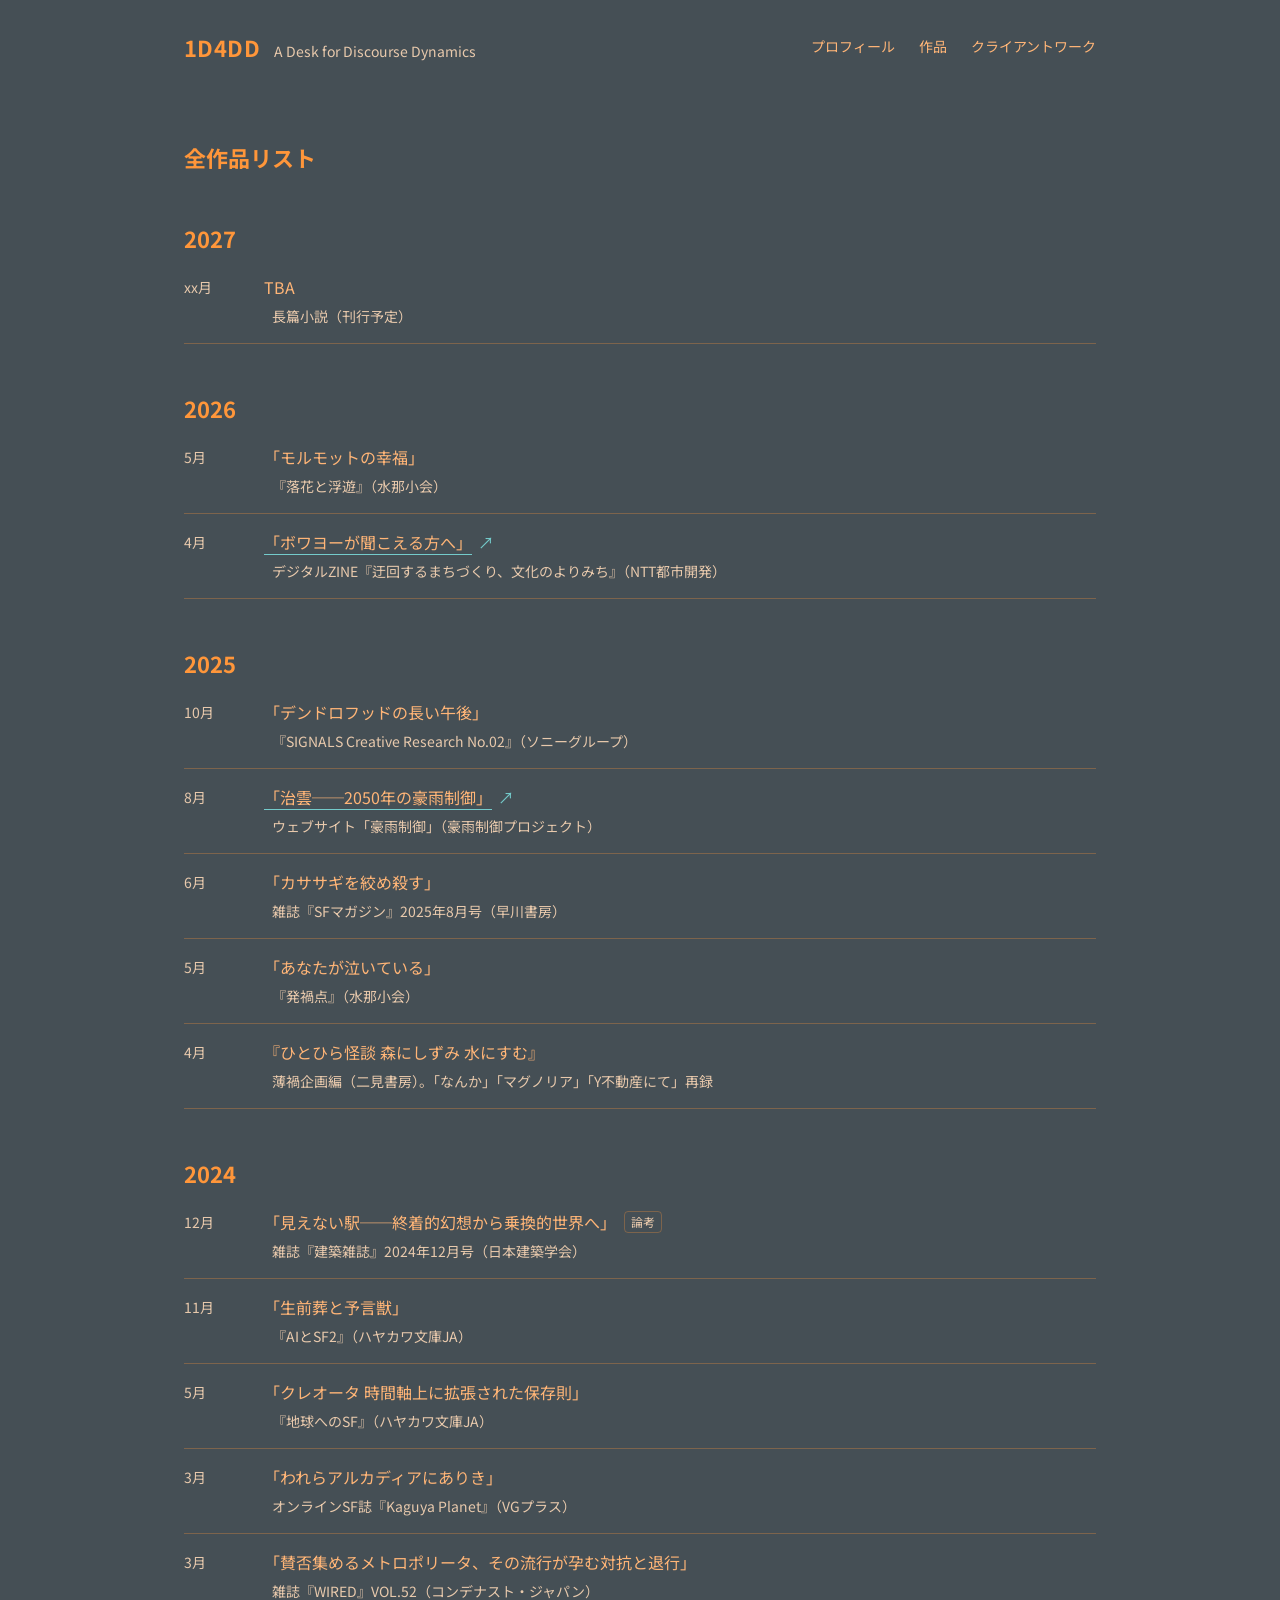
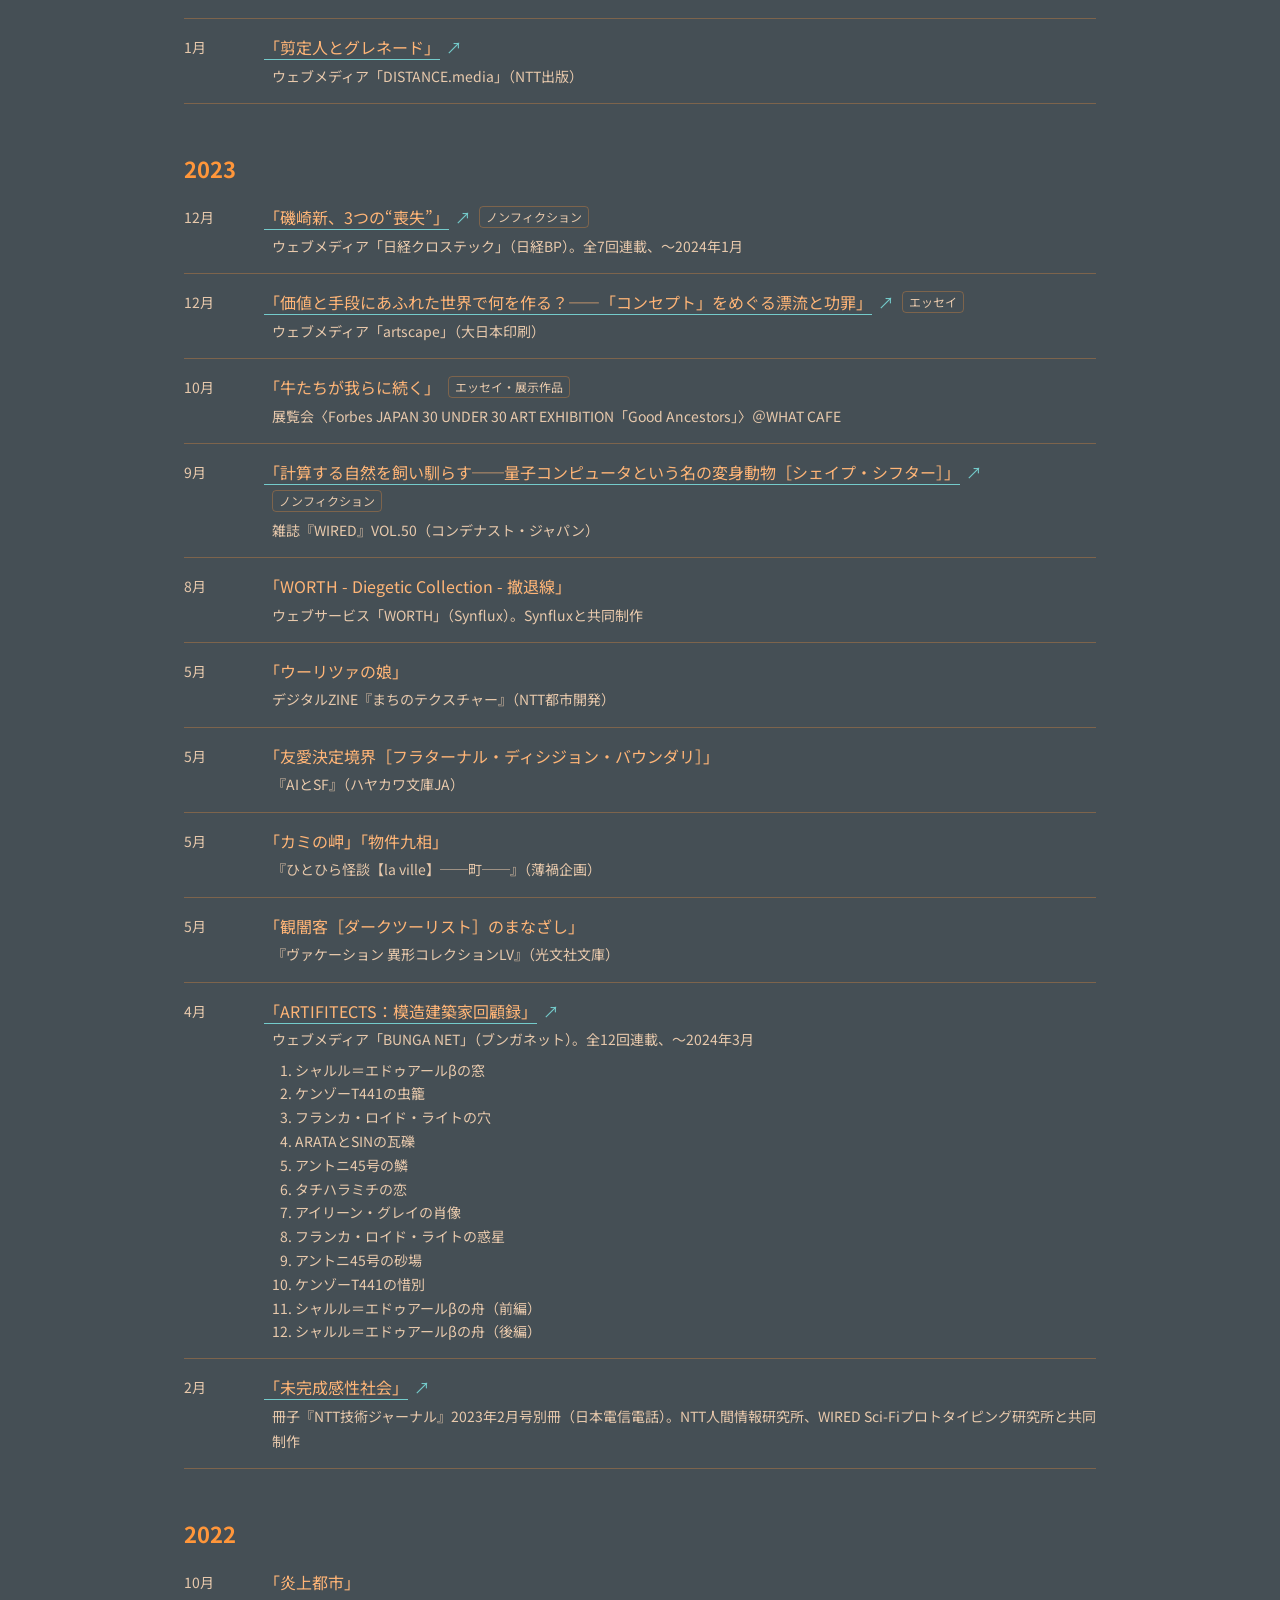
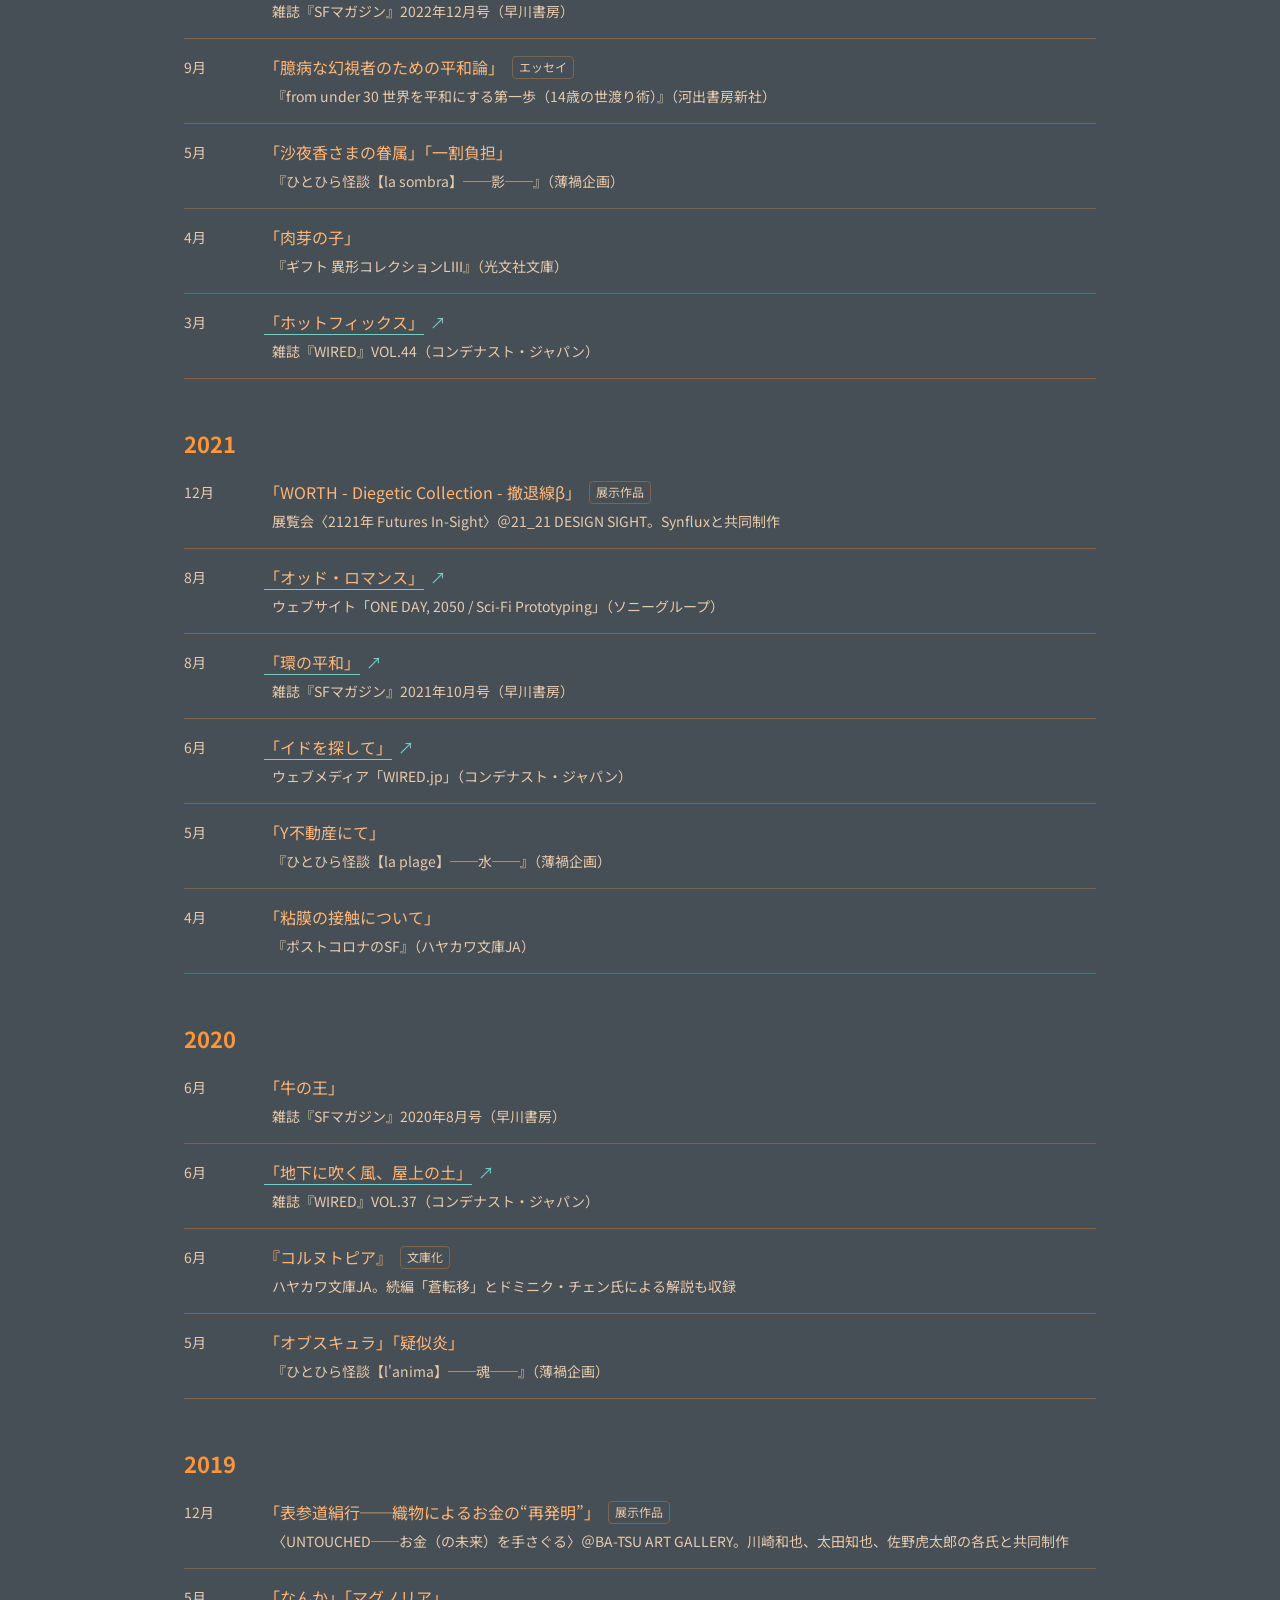
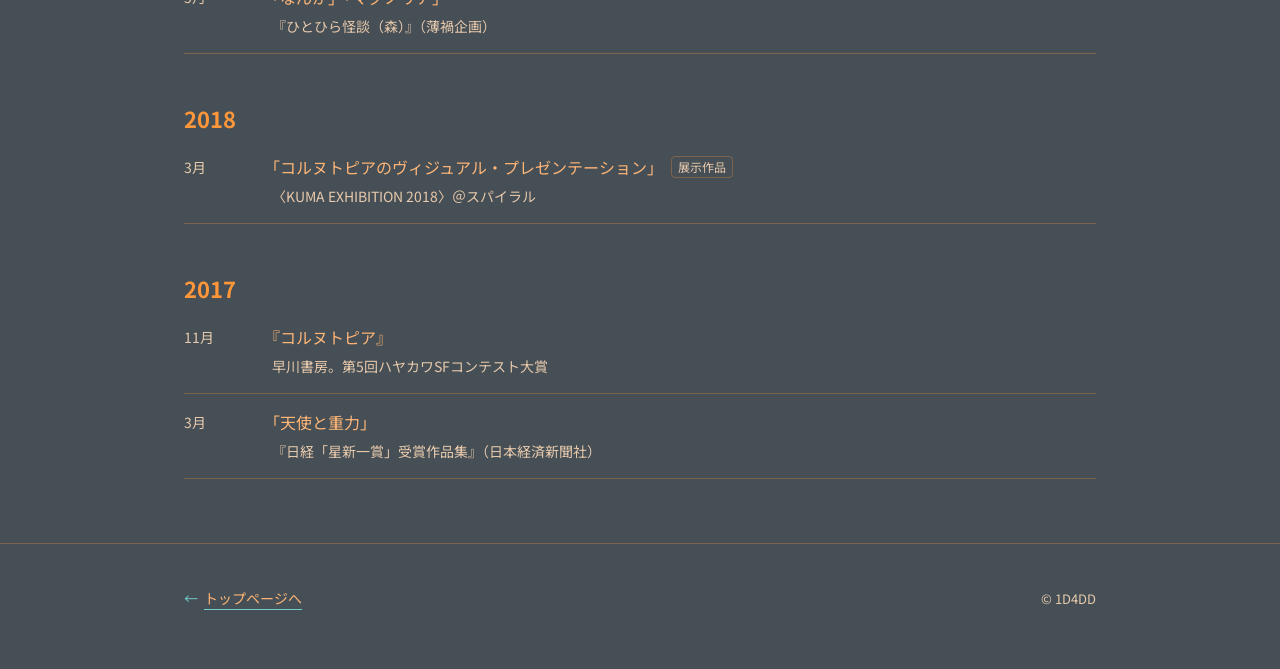
==== commit 9abf307a: "新刊欄とナビの「新刊」を再び非表示に（作品リストのTBA行は残す） Co-Authored-By: Claude Opus 5.5 <noreply@anthropic.com> Claude-Ses" ====
--- a/works/index.html
+++ b/works/index.html
@@ -35,7 +35,7 @@
   </div>
   <nav class="site-nav" aria-label="サイト内">
     <a href="/#about">プロフィール</a>
-    <a href="/#novel">新刊</a>
+    <a href="/#novel" hidden>新刊</a>
     <a href="/#works">作品</a>
     <a href="/#client">クライアントワーク</a>
   </nav>
--- a/assets/style.css
+++ b/assets/style.css
@@ -199,8 +199,6 @@
   font-size: 14px;
   line-height: 1.7;
   color: var(--sub);
-  columns: 2 240px;
-  column-gap: 24px;
 }
 
 /* ---------- 全作品リスト ---------- */
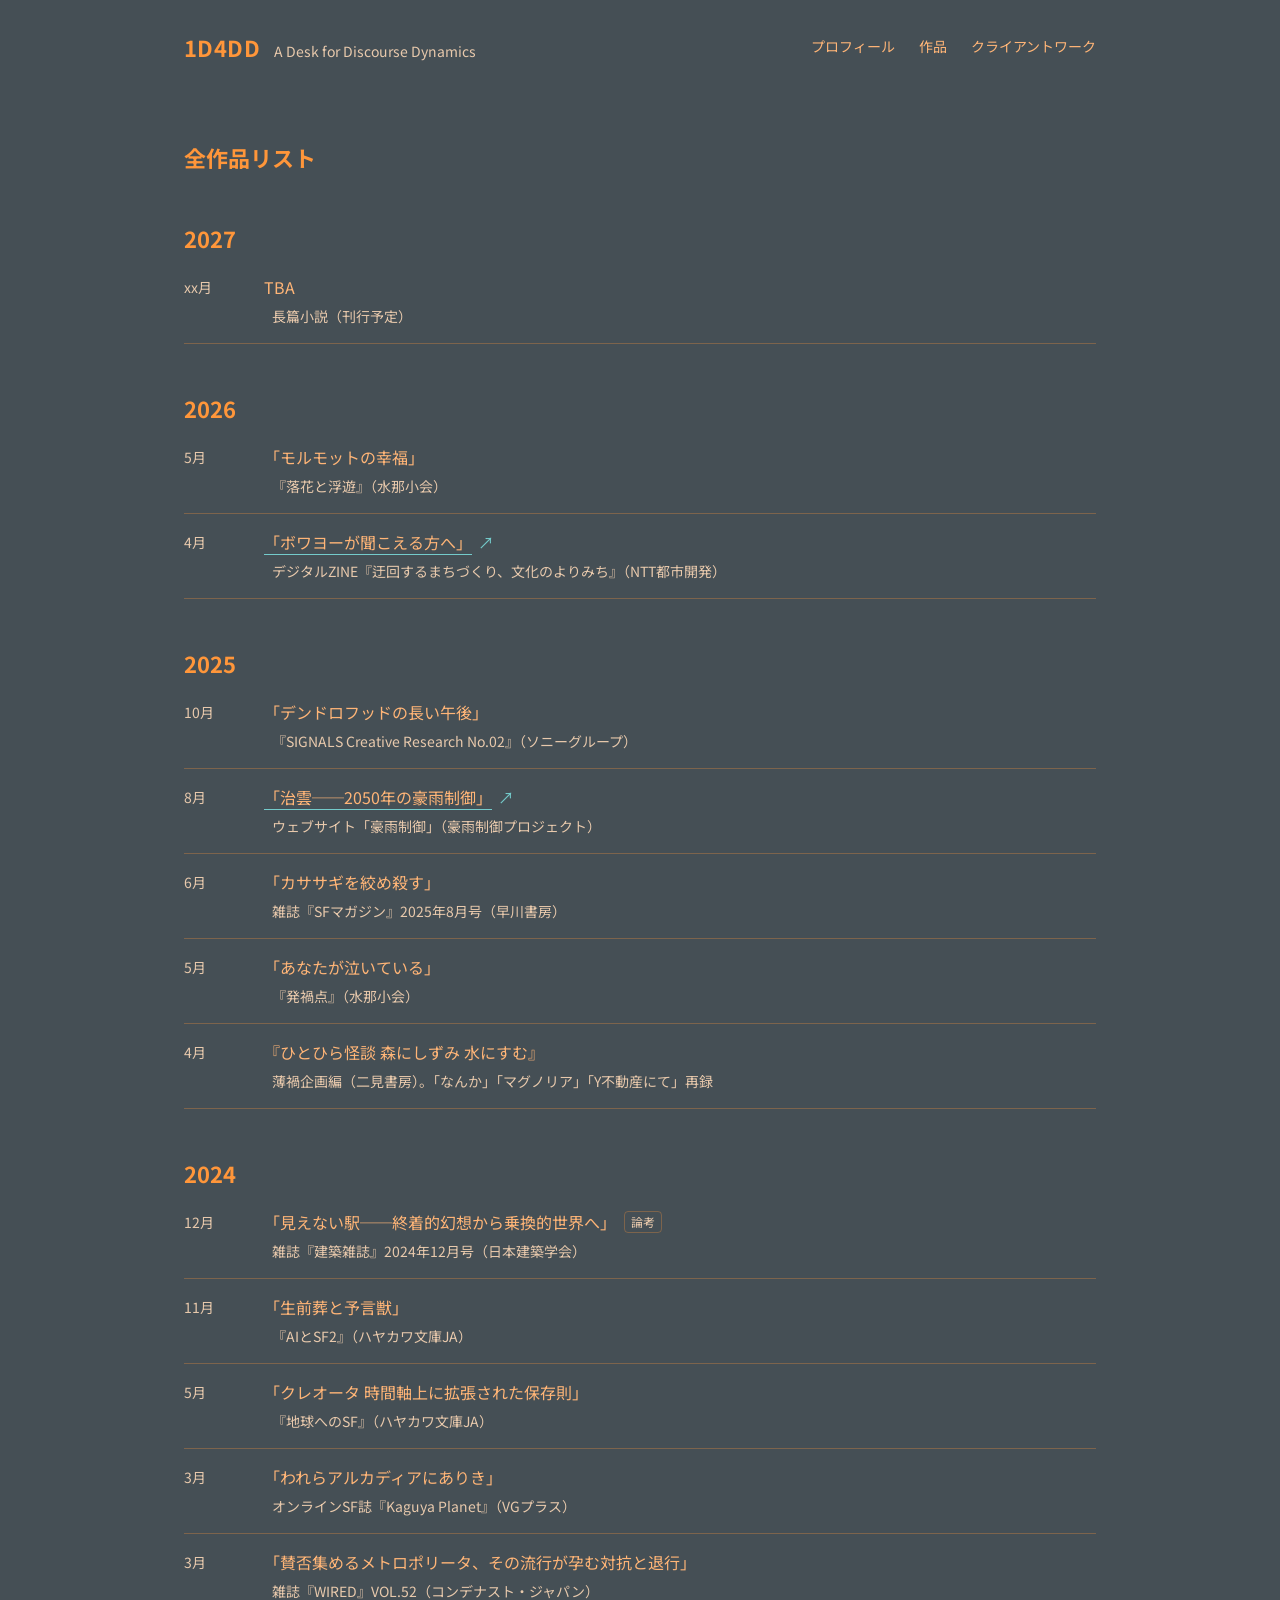
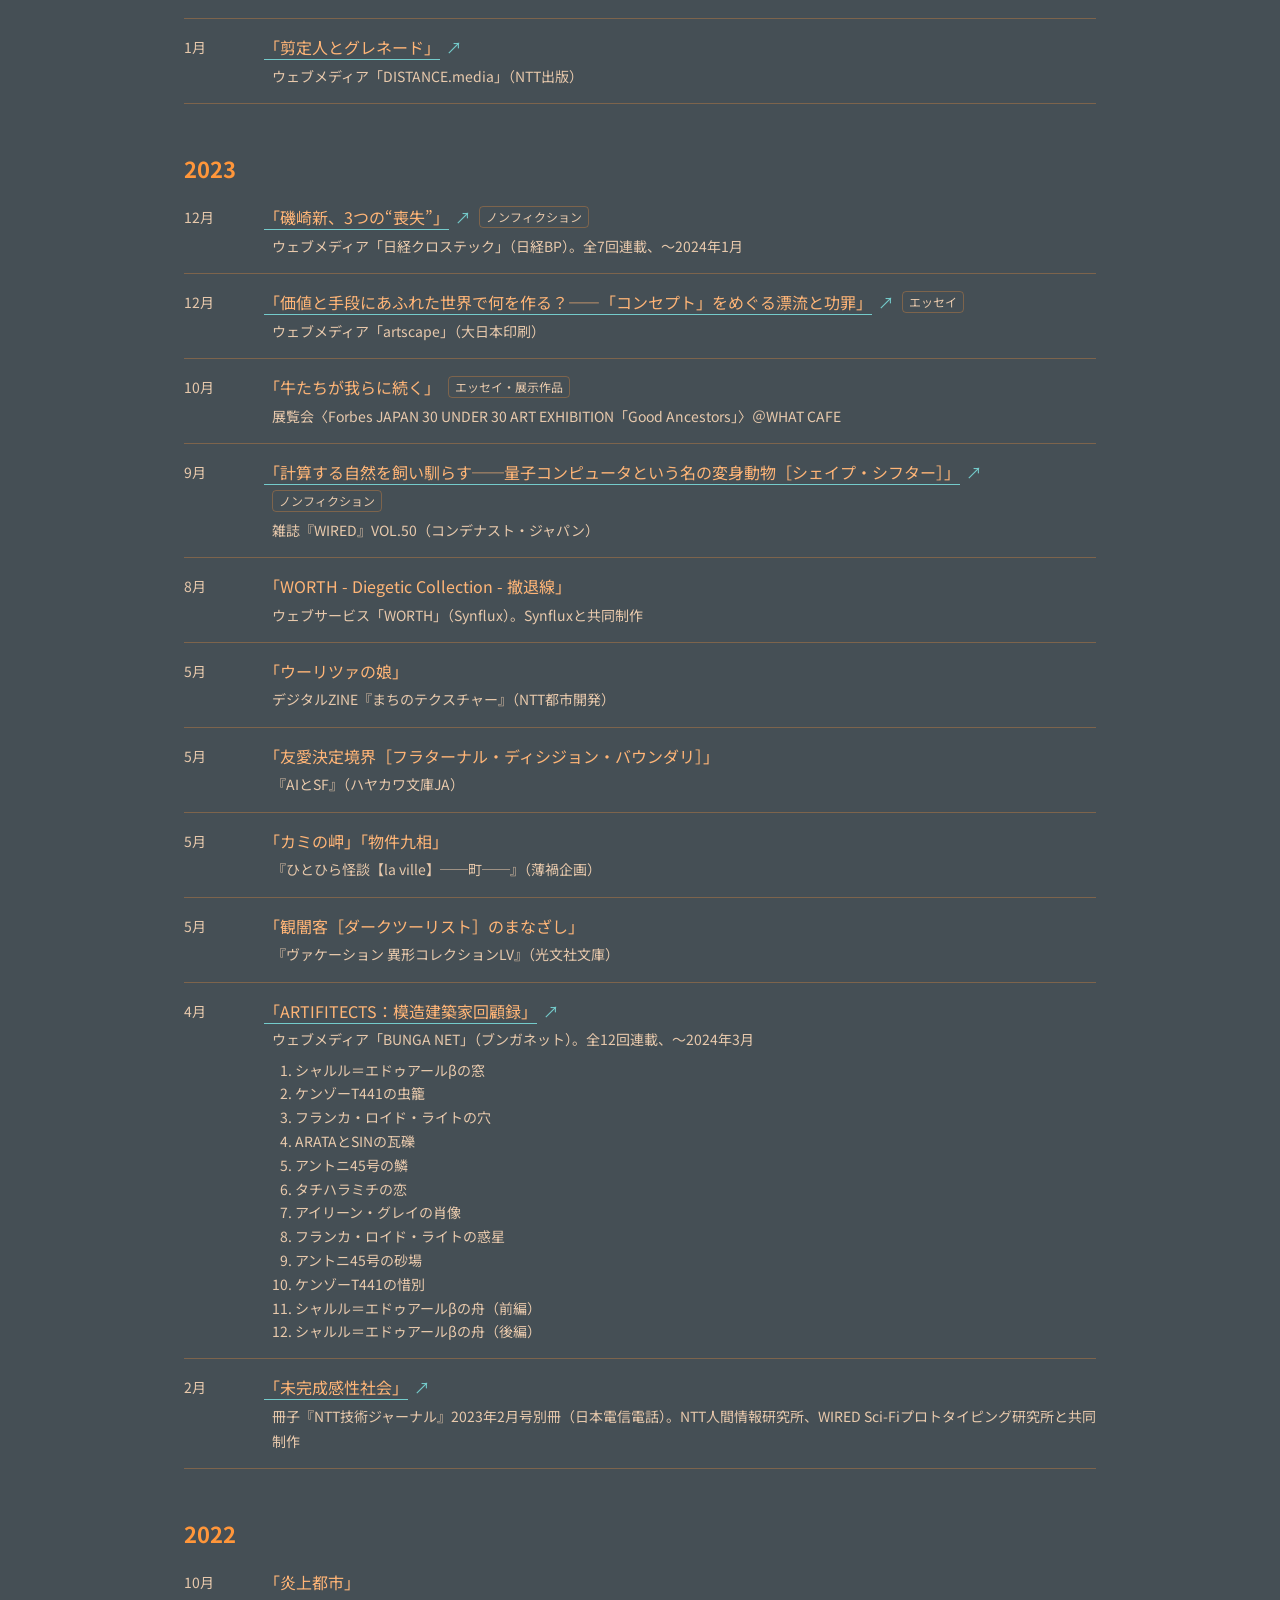
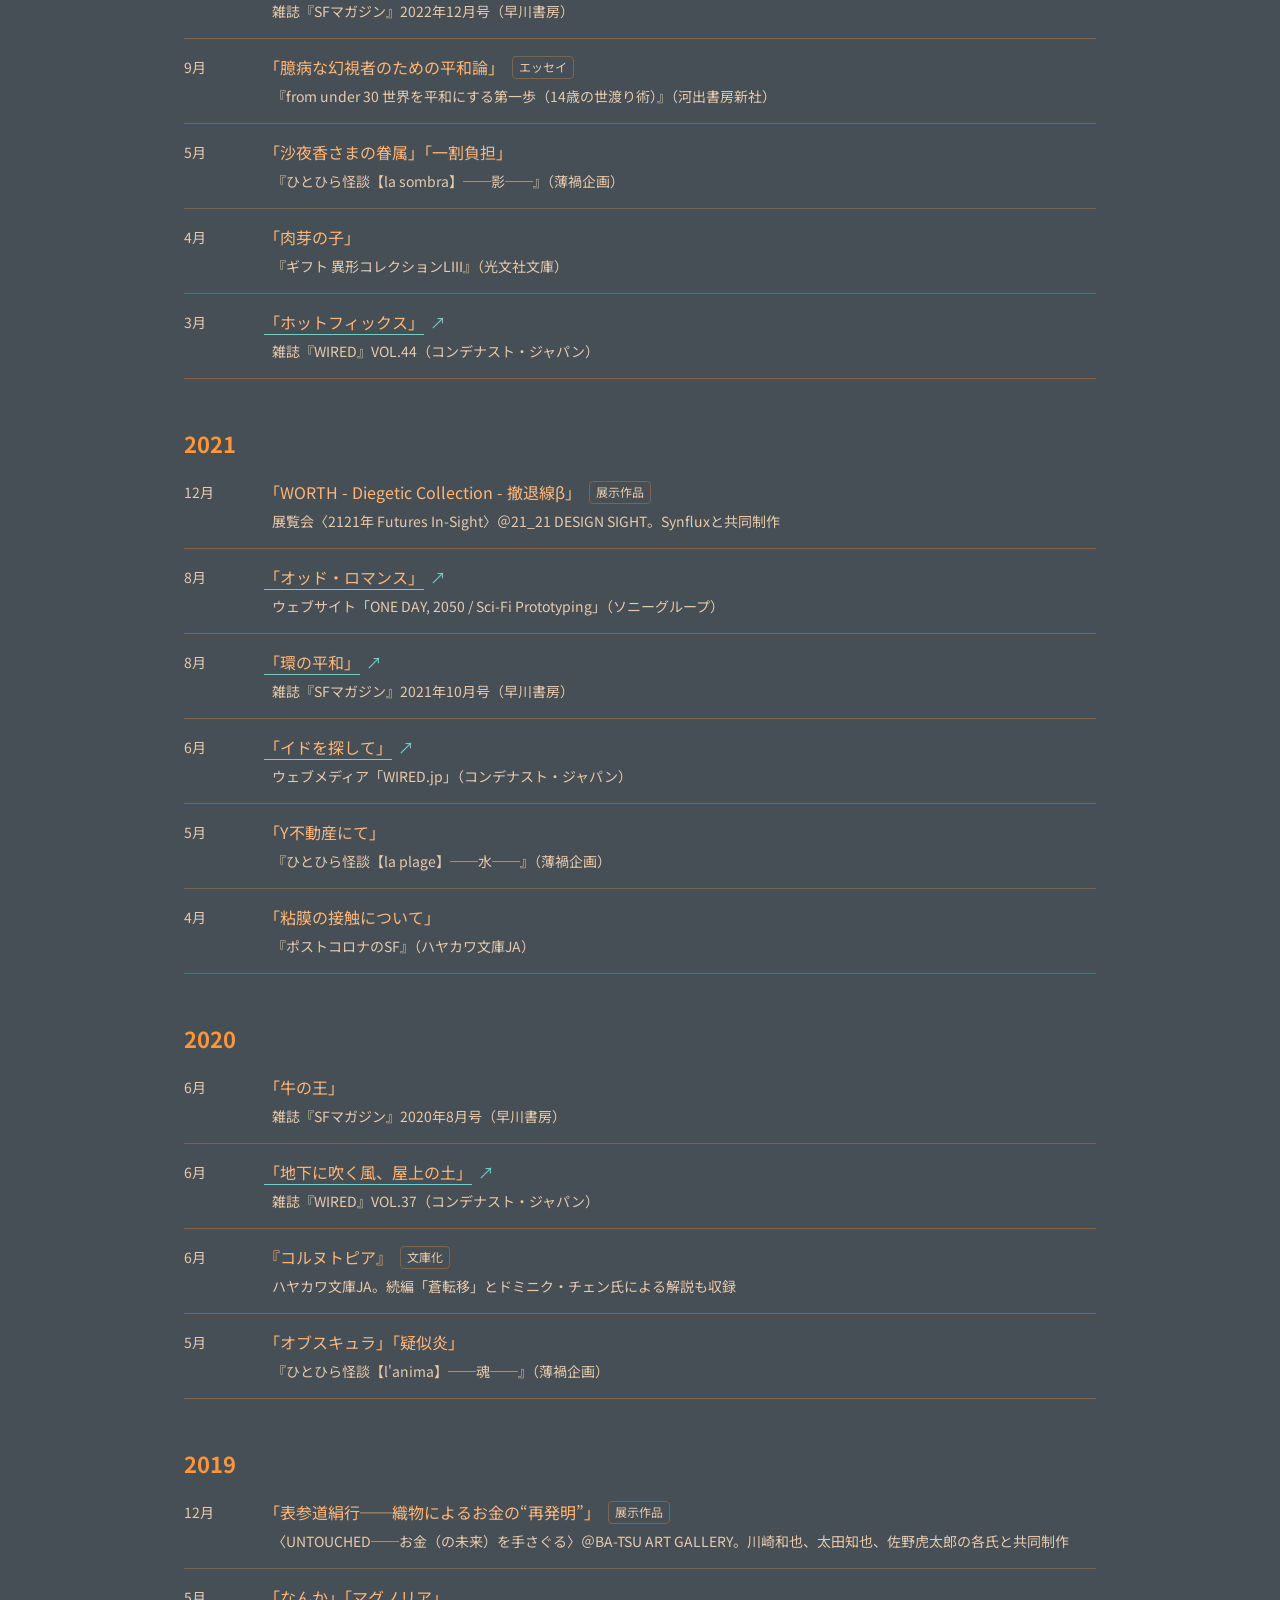
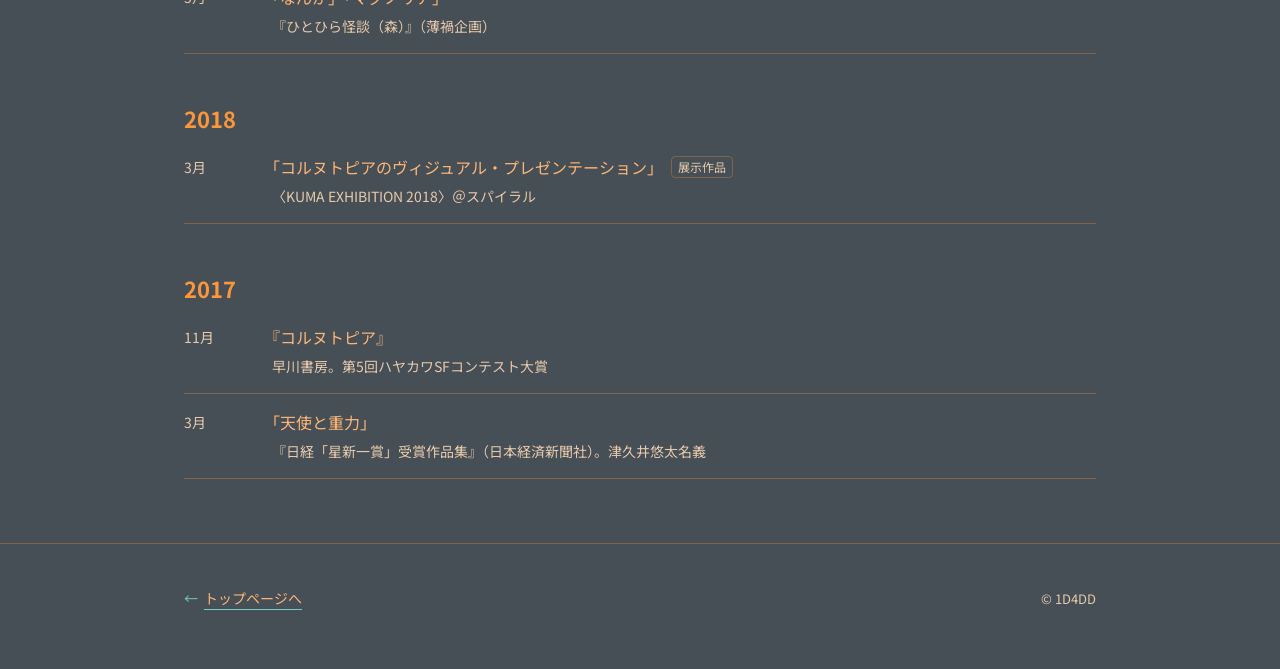
==== commit 7286fdf0: "ATOWと「天使と重力」に津久井悠太名義を追記 Co-Authored-By: Claude Opus 5.5 <noreply@anthropic.com> Claude-Session: http" ====
--- a/works/index.html
+++ b/works/index.html
@@ -154,7 +154,7 @@
       <h2 class="year">2017</h2>
       <ul class="rows rows--month">
         <li class="row"><span class="row__date">11月</span><div class="row__body"><p>『コルヌトピア』</p><p class="row__meta">早川書房。第5回ハヤカワSFコンテスト大賞</p></div></li>
-        <li class="row"><span class="row__date">3月</span><div class="row__body"><p>「天使と重力」</p><p class="row__meta">『日経「星新一賞」受賞作品集』（日本経済新聞社）</p></div></li>
+        <li class="row"><span class="row__date">3月</span><div class="row__body"><p>「天使と重力」</p><p class="row__meta">『日経「星新一賞」受賞作品集』（日本経済新聞社）。津久井悠太名義</p></div></li>
       </ul>
     </section>
 
--- a/assets/style.css
+++ b/assets/style.css
@@ -179,6 +179,8 @@
 .row__body { flex: 1 1 360px; min-width: 0; display: flex; flex-direction: column; gap: 2px; }
 /* 媒体名・企業名：括弧の空き分（半文字）だけ右に寄せて、題名の頭と揃える */
 .row__meta { padding-left: 8px; font-size: 14px; color: var(--sub); }
+/* 媒体名・企業名の中の区切りの「/」（半角。前後に余白を取る） */
+.sep { margin: 0 0.75em; }
 
 .tag {
   display: inline-block;
